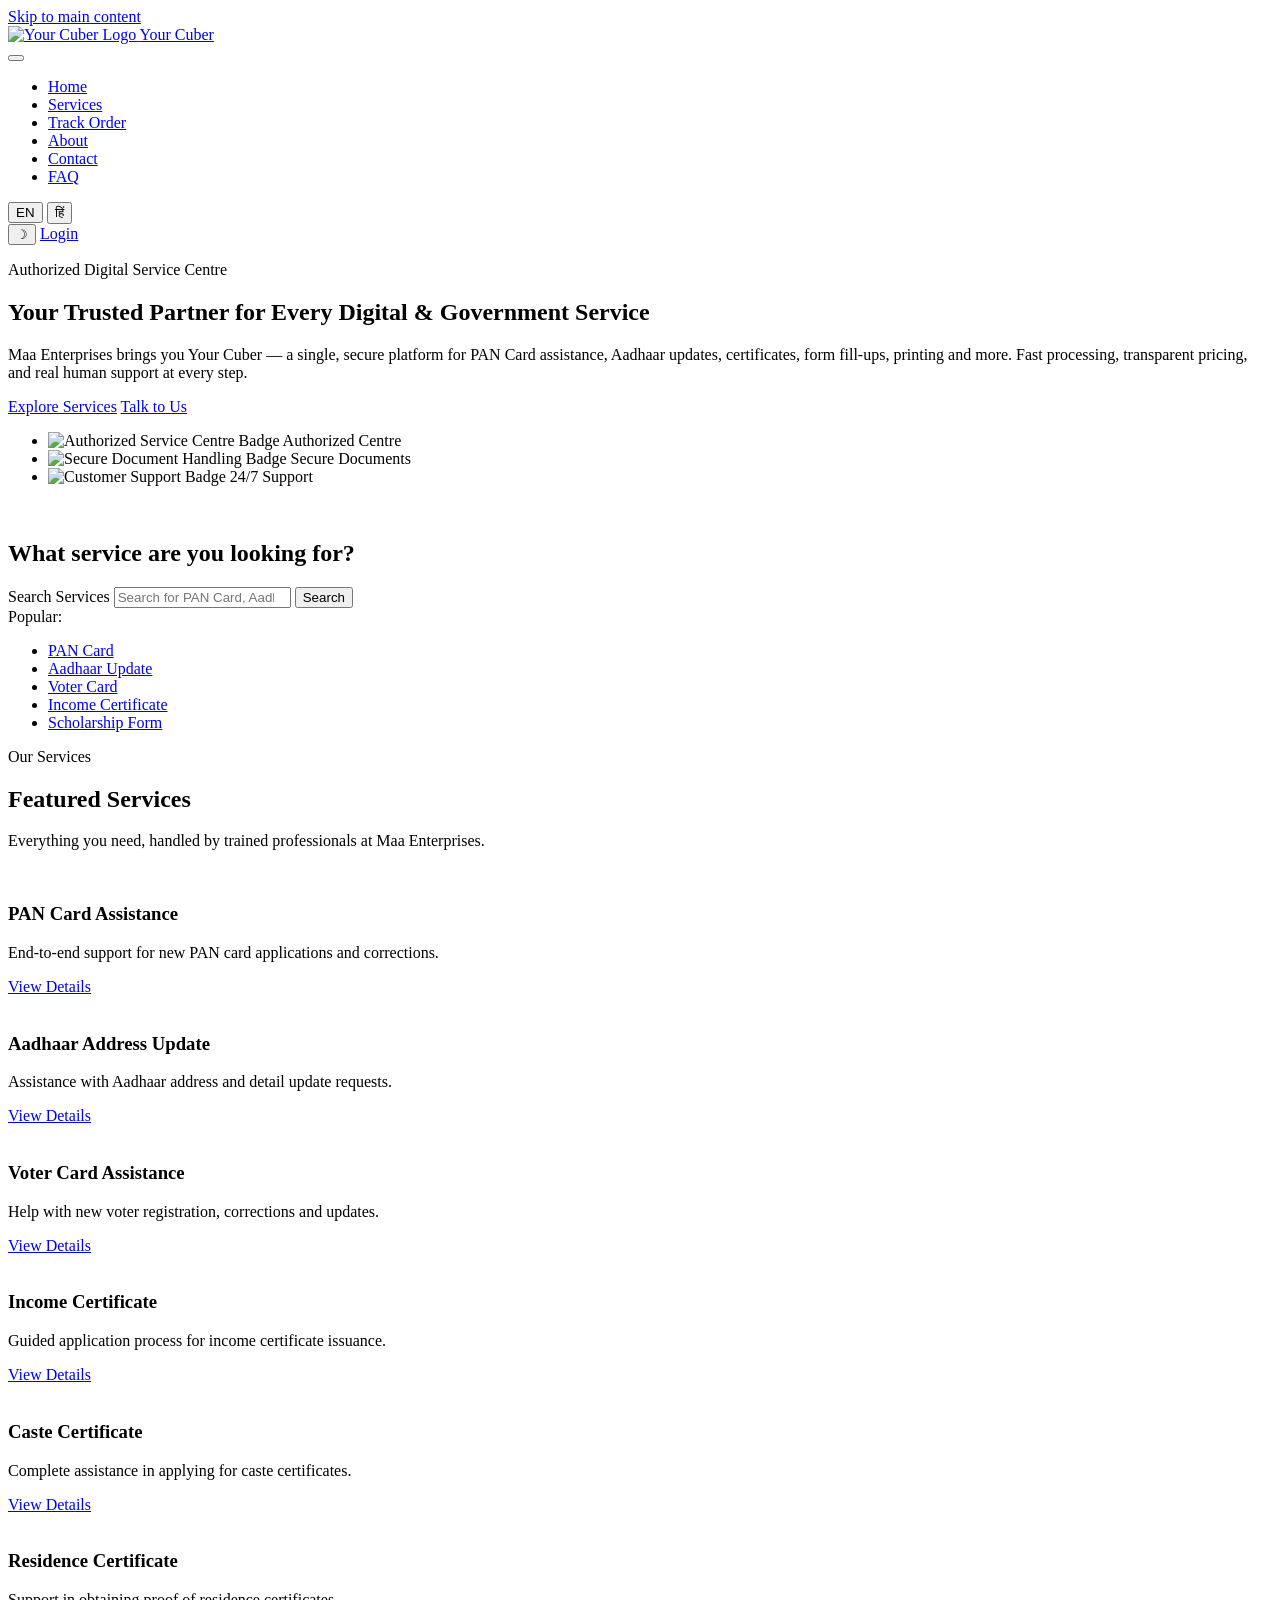
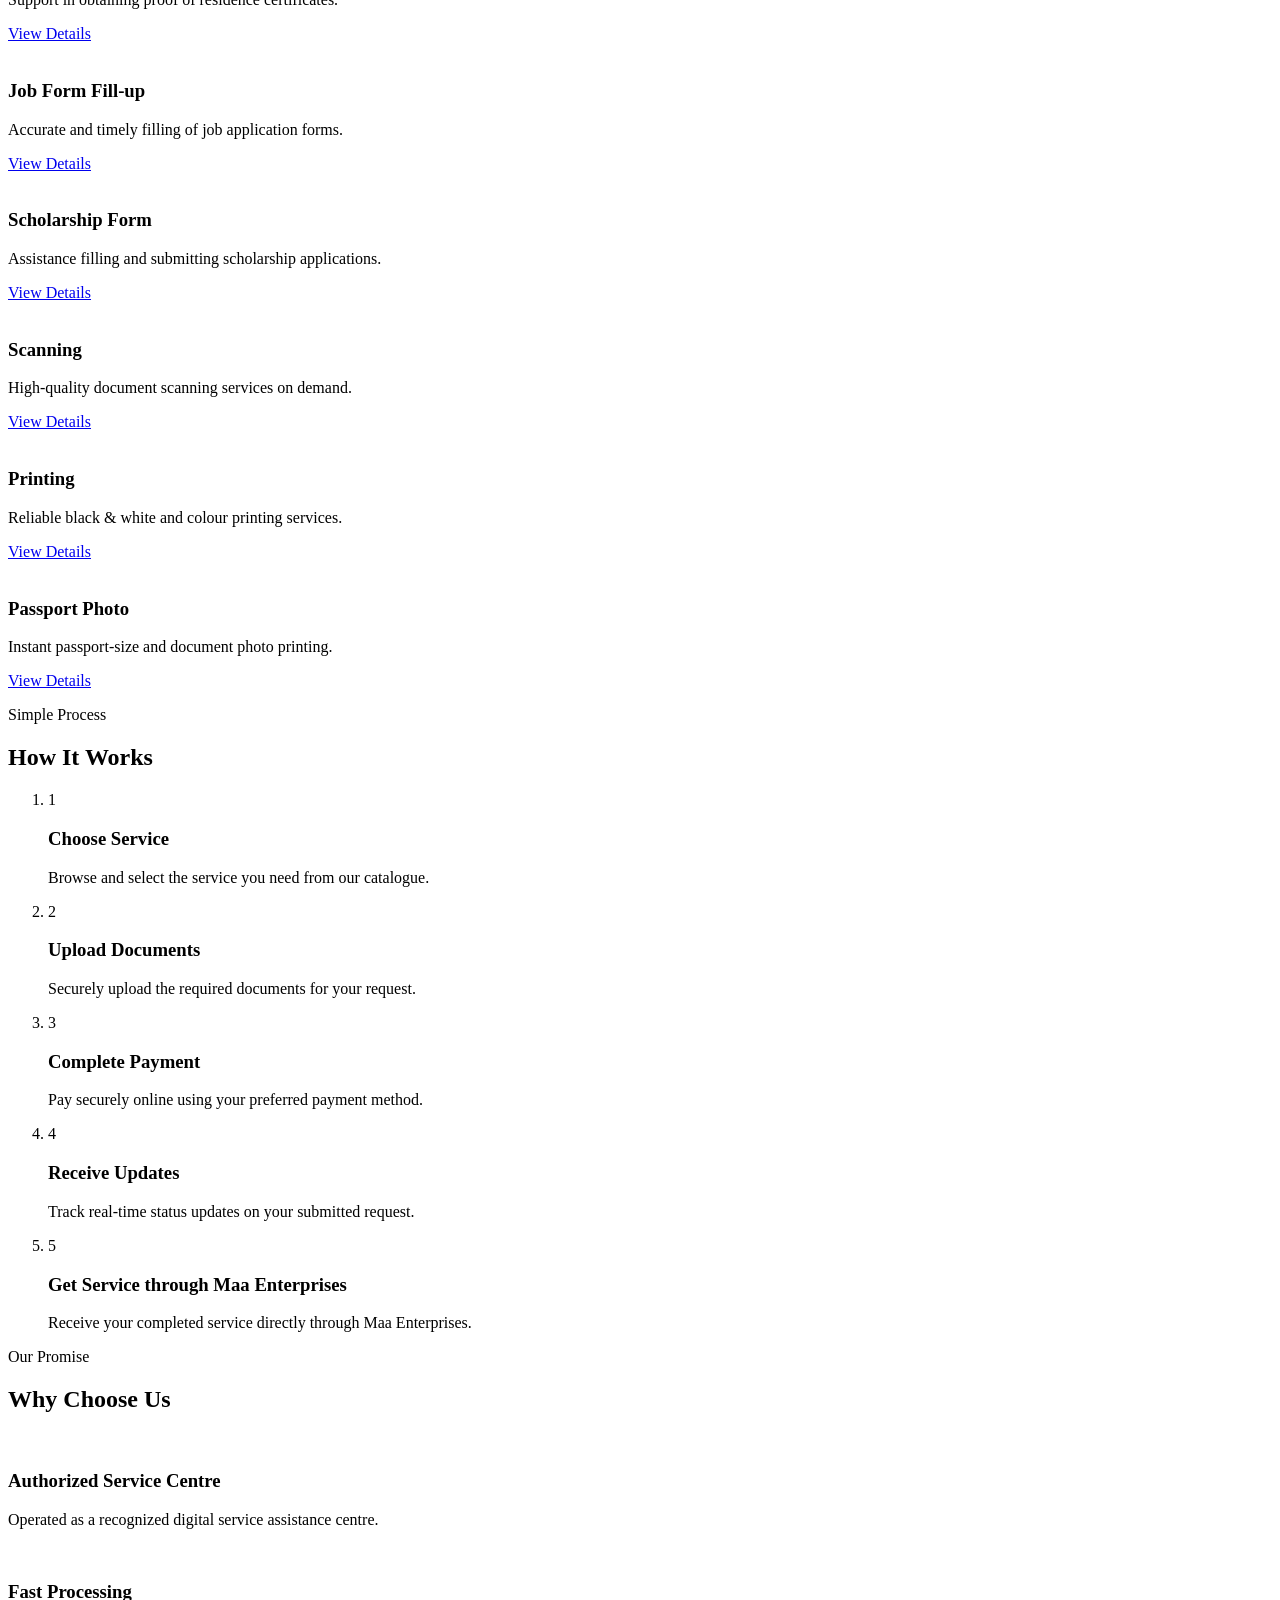
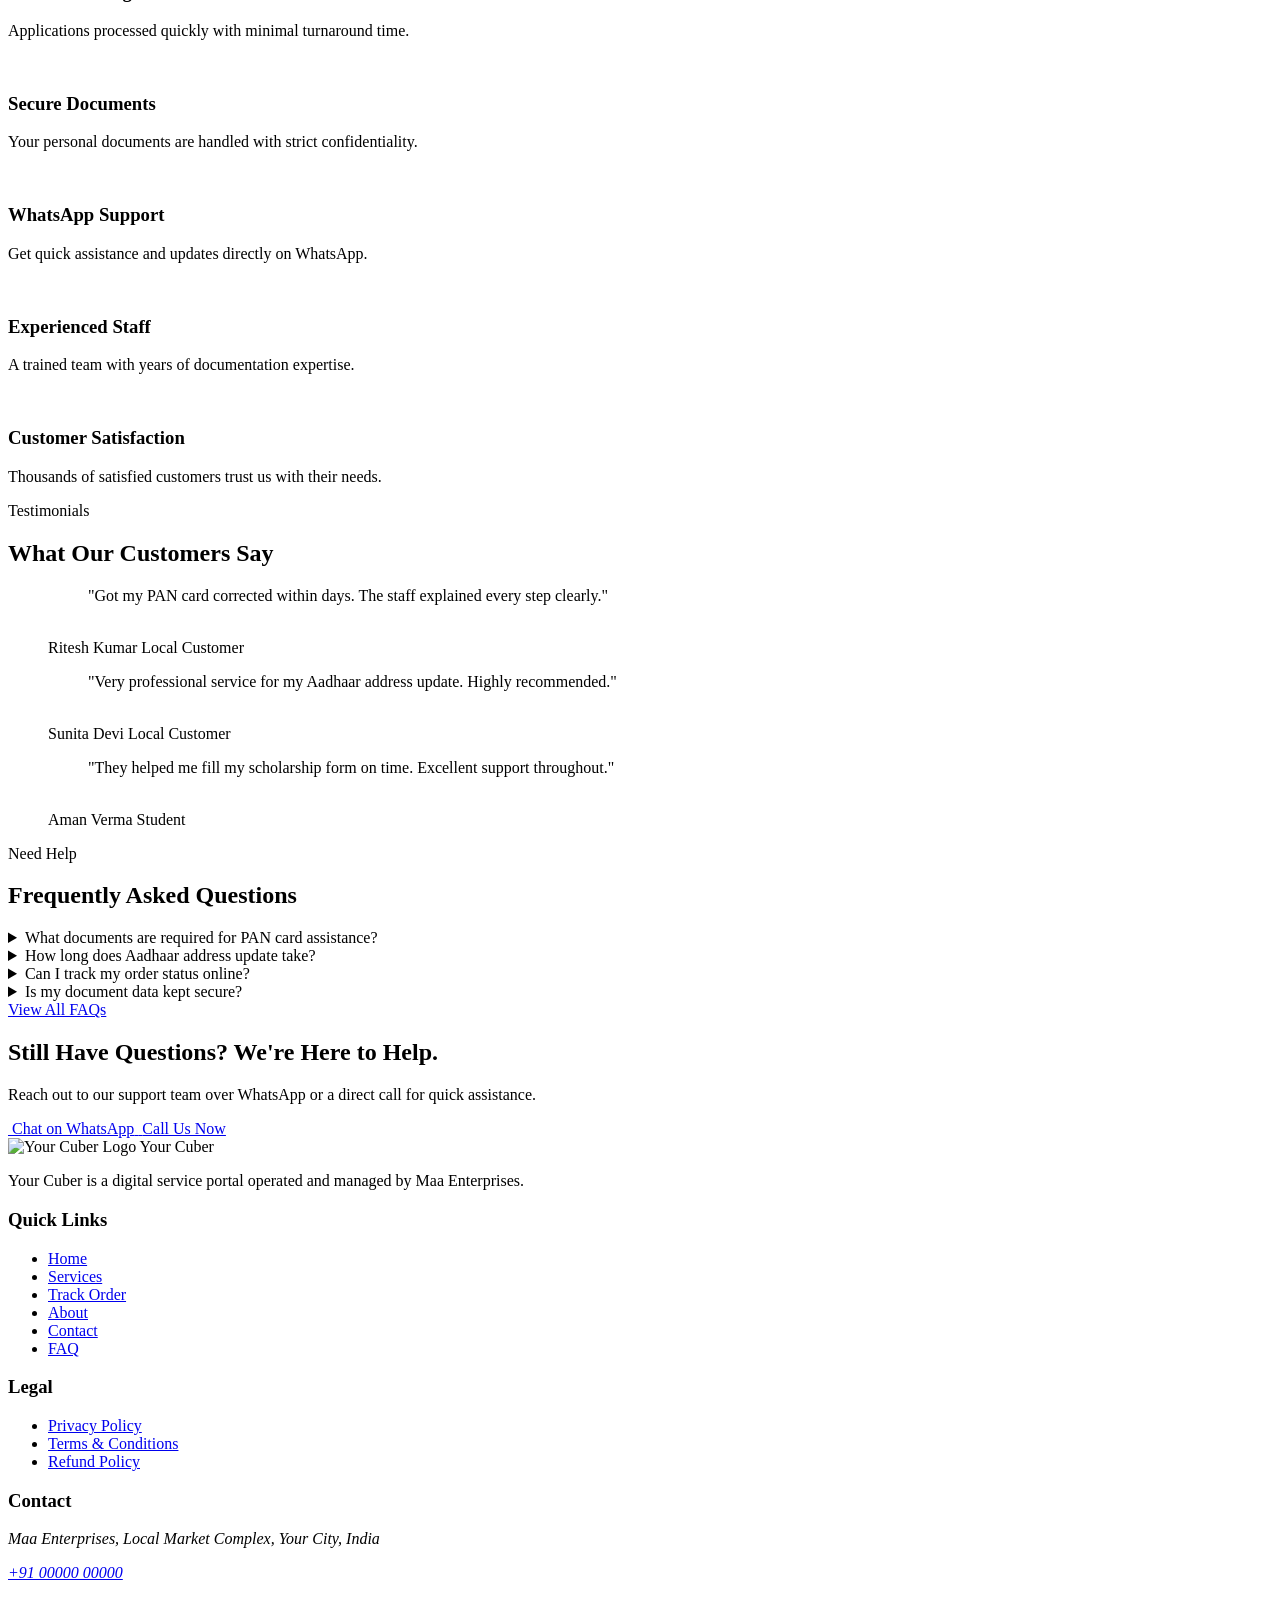
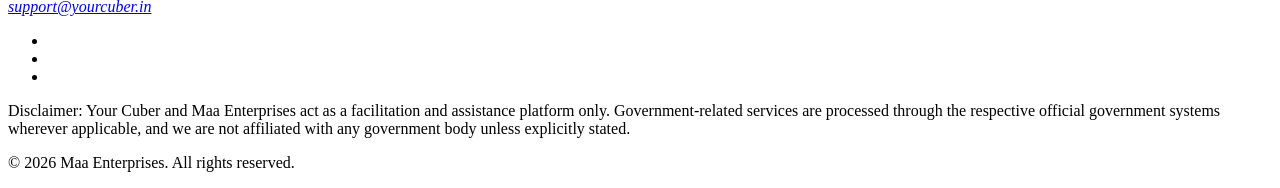
==== index.html @ 83ccc211 "Add files via upload" ====
<!DOCTYPE html>
<html lang="en" data-lang="en">
<head>
    <meta charset="UTF-8">
    <meta name="viewport" content="width=device-width, initial-scale=1.0">
    <title>Your Cuber | Digital Service Portal by Maa Enterprises</title>
    <meta name="description" content="Your Cuber by Maa Enterprises - Your trusted digital service portal for PAN Card, Aadhaar, Voter Card, Certificates, Scholarship Forms, Printing and more.">
    <meta name="keywords" content="PAN Card, Aadhaar Update, Voter Card, Income Certificate, Caste Certificate, Residence Certificate, Scholarship Form, Job Form, Scanning, Printing, Maa Enterprises, Your Cuber">
    <meta name="author" content="Maa Enterprises">
    <meta name="robots" content="index, follow">

    <!-- Open Graph / SEO -->
    <meta property="og:title" content="Your Cuber | Digital Service Portal by Maa Enterprises">
    <meta property="og:description" content="Fast, secure and authorized assistance for all your government and digital documentation needs.">
    <meta property="og:type" content="website">

    <!-- External Stylesheet -->
    <link rel="stylesheet" href="css/style.css">

    <!-- Favicon Placeholder -->
    <link rel="icon" href="images/favicon.png" type="image/png">
</head>
<body>

    <!-- ============================= -->
    <!-- SKIP TO CONTENT (ACCESSIBILITY) -->
    <!-- ============================= -->
    <a href="#main-content" class="skip-link">Skip to main content</a>

    <!-- ============================= -->
    <!-- HEADER -->
    <!-- ============================= -->
    <header class="site-header" role="banner">
        <div class="header-container">

            <!-- Logo and Brand -->
            <div class="brand">
                <a href="index.html" class="brand-link" aria-label="Your Cuber Home">
                    <img src="images/logo-placeholder.png" alt="Your Cuber Logo" class="brand-logo">
                    <span class="brand-name" data-i18n="brand_name">Your Cuber</span>
                </a>
            </div>

            <!-- Primary Navigation -->
            <nav class="primary-nav" role="navigation" aria-label="Primary Navigation">
                <button type="button" class="nav-toggle" aria-expanded="false" aria-controls="primary-menu" aria-label="Toggle navigation menu">
                    <span class="nav-toggle-bar"></span>
                    <span class="nav-toggle-bar"></span>
                    <span class="nav-toggle-bar"></span>
                </button>

                <ul class="nav-menu" id="primary-menu">
                    <li class="nav-item">
                        <a href="index.html" class="nav-link is-active" data-i18n="nav_home">Home</a>
                    </li>
                    <li class="nav-item">
                        <a href="services.html" class="nav-link" data-i18n="nav_services">Services</a>
                    </li>
                    <li class="nav-item">
                        <a href="track-order.html" class="nav-link" data-i18n="nav_track_order">Track Order</a>
                    </li>
                    <li class="nav-item">
                        <a href="about.html" class="nav-link" data-i18n="nav_about">About</a>
                    </li>
                    <li class="nav-item">
                        <a href="contact.html" class="nav-link" data-i18n="nav_contact">Contact</a>
                    </li>
                    <li class="nav-item">
                        <a href="faq.html" class="nav-link" data-i18n="nav_faq">FAQ</a>
                    </li>
                </ul>
            </nav>

            <!-- Header Actions -->
            <div class="header-actions">

                <!-- Language Switch Placeholder -->
                <div class="lang-switch" role="group" aria-label="Language Switch">
                    <button type="button" class="lang-btn is-active" data-lang-option="en" aria-pressed="true">EN</button>
                    <button type="button" class="lang-btn" data-lang-option="hi" aria-pressed="false">हिं</button>
                </div>

                <!-- Dark Mode Toggle Placeholder -->
                <button type="button" class="theme-toggle" id="theme-toggle" aria-pressed="true" aria-label="Toggle dark mode">
                    <span class="theme-toggle-icon" aria-hidden="true">&#9789;</span>
                </button>

                <!-- Login Button -->
                <a href="login.html" class="btn btn-login" data-i18n="nav_login">Login</a>
            </div>

        </div>
    </header>

    <!-- ============================= -->
    <!-- MAIN CONTENT -->
    <!-- ============================= -->
    <main id="main-content">

        <!-- ============================= -->
        <!-- HERO SECTION -->
        <!-- ============================= -->
        <section class="hero-section" aria-labelledby="hero-heading">
            <div class="hero-container">

                <div class="hero-content">
                    <p class="hero-eyebrow" data-i18n="hero_eyebrow">Authorized Digital Service Centre</p>
                    <h1 id="hero-heading" class="hero-heading" data-i18n="hero_heading">
                        Your Trusted Partner for Every Digital &amp; Government Service
                    </h1>
                    <p class="hero-description" data-i18n="hero_description">
                        Maa Enterprises brings you Your Cuber — a single, secure platform for PAN Card assistance,
                        Aadhaar updates, certificates, form fill-ups, printing and more. Fast processing,
                        transparent pricing, and real human support at every step.
                    </p>

                    <div class="hero-cta-group">
                        <a href="services.html" class="btn btn-primary" data-i18n="hero_cta_primary">Explore Services</a>
                        <a href="contact.html" class="btn btn-secondary" data-i18n="hero_cta_secondary">Talk to Us</a>
                    </div>

                    <!-- Trust Badges Placeholder -->
                    <ul class="trust-badges" aria-label="Trust Badges">
                        <li class="trust-badge">
                            <img src="images/badge-authorized-placeholder.png" alt="Authorized Service Centre Badge" class="trust-badge-icon">
                            <span data-i18n="badge_authorized">Authorized Centre</span>
                        </li>
                        <li class="trust-badge">
                            <img src="images/badge-secure-placeholder.png" alt="Secure Document Handling Badge" class="trust-badge-icon">
                            <span data-i18n="badge_secure">Secure Documents</span>
                        </li>
                        <li class="trust-badge">
                            <img src="images/badge-support-placeholder.png" alt="Customer Support Badge" class="trust-badge-icon">
                            <span data-i18n="badge_support">24/7 Support</span>
                        </li>
                    </ul>
                </div>

                <!-- Background Illustration Placeholder -->
                <div class="hero-illustration" aria-hidden="true">
                    <img src="images/hero-illustration-placeholder.png" alt="" class="hero-illustration-img">
                </div>

            </div>
        </section>

        <!-- ============================= -->
        <!-- SEARCH SERVICES SECTION -->
        <!-- ============================= -->
        <section class="search-section" aria-labelledby="search-heading">
            <div class="search-container">
                <h2 id="search-heading" class="search-heading" data-i18n="search_heading">
                    What service are you looking for?
                </h2>

                <form class="search-form" action="services.html" method="get" role="search">
                    <label for="service-search" class="sr-only" data-i18n="search_label">Search Services</label>
                    <input
                        type="search"
                        id="service-search"
                        name="query"
                        class="search-input"
                        placeholder="Search for PAN Card, Aadhaar, Certificates..."
                        data-i18n-placeholder="search_placeholder"
                        autocomplete="off"
                    >
                    <button type="submit" class="search-btn" aria-label="Search Services" data-i18n="search_button">
                        Search
                    </button>
                </form>

                <div class="popular-searches">
                    <span class="popular-searches-label" data-i18n="popular_label">Popular:</span>
                    <ul class="popular-searches-list">
                        <li><a href="services.html#pan-card" class="popular-tag">PAN Card</a></li>
                        <li><a href="services.html#aadhaar-update" class="popular-tag">Aadhaar Update</a></li>
                        <li><a href="services.html#voter-card" class="popular-tag">Voter Card</a></li>
                        <li><a href="services.html#income-certificate" class="popular-tag">Income Certificate</a></li>
                        <li><a href="services.html#scholarship-form" class="popular-tag">Scholarship Form</a></li>
                    </ul>
                </div>
            </div>
        </section>

        <!-- ============================= -->
        <!-- FEATURED SERVICES SECTION -->
        <!-- ============================= -->
        <section class="services-section" aria-labelledby="services-heading">
            <div class="section-container">
                <div class="section-heading-group">
                    <p class="section-eyebrow" data-i18n="services_eyebrow">Our Services</p>
                    <h2 id="services-heading" class="section-heading" data-i18n="services_heading">Featured Services</h2>
                    <p class="section-subheading" data-i18n="services_subheading">
                        Everything you need, handled by trained professionals at Maa Enterprises.
                    </p>
                </div>

                <div class="services-grid">

                    <!-- Service Card: PAN Card -->
                    <article class="service-card" id="pan-card">
                        <div class="service-icon-wrapper" aria-hidden="true">
                            <img src="images/icons/icon-pan-card-placeholder.png" alt="" class="service-icon">
                        </div>
                        <h3 class="service-title" data-i18n="service_pan_title">PAN Card Assistance</h3>
                        <p class="service-description" data-i18n="service_pan_desc">
                            End-to-end support for new PAN card applications and corrections.
                        </p>
                        <a href="services.html#pan-card" class="btn btn-outline service-btn" data-i18n="service_view_details">View Details</a>
                    </article>

                    <!-- Service Card: Aadhaar Address Update -->
                    <article class="service-card" id="aadhaar-update">
                        <div class="service-icon-wrapper" aria-hidden="true">
                            <img src="images/icons/icon-aadhaar-placeholder.png" alt="" class="service-icon">
                        </div>
                        <h3 class="service-title" data-i18n="service_aadhaar_title">Aadhaar Address Update</h3>
                        <p class="service-description" data-i18n="service_aadhaar_desc">
                            Assistance with Aadhaar address and detail update requests.
                        </p>
                        <a href="services.html#aadhaar-update" class="btn btn-outline service-btn" data-i18n="service_view_details">View Details</a>
                    </article>

                    <!-- Service Card: Voter Card -->
                    <article class="service-card" id="voter-card">
                        <div class="service-icon-wrapper" aria-hidden="true">
                            <img src="images/icons/icon-voter-card-placeholder.png" alt="" class="service-icon">
                        </div>
                        <h3 class="service-title" data-i18n="service_voter_title">Voter Card Assistance</h3>
                        <p class="service-description" data-i18n="service_voter_desc">
                            Help with new voter registration, corrections and updates.
                        </p>
                        <a href="services.html#voter-card" class="btn btn-outline service-btn" data-i18n="service_view_details">View Details</a>
                    </article>

                    <!-- Service Card: Income Certificate -->
                    <article class="service-card" id="income-certificate">
                        <div class="service-icon-wrapper" aria-hidden="true">
                            <img src="images/icons/icon-income-certificate-placeholder.png" alt="" class="service-icon">
                        </div>
                        <h3 class="service-title" data-i18n="service_income_title">Income Certificate</h3>
                        <p class="service-description" data-i18n="service_income_desc">
                            Guided application process for income certificate issuance.
                        </p>
                        <a href="services.html#income-certificate" class="btn btn-outline service-btn" data-i18n="service_view_details">View Details</a>
                    </article>

                    <!-- Service Card: Caste Certificate -->
                    <article class="service-card" id="caste-certificate">
                        <div class="service-icon-wrapper" aria-hidden="true">
                            <img src="images/icons/icon-caste-certificate-placeholder.png" alt="" class="service-icon">
                        </div>
                        <h3 class="service-title" data-i18n="service_caste_title">Caste Certificate</h3>
                        <p class="service-description" data-i18n="service_caste_desc">
                            Complete assistance in applying for caste certificates.
                        </p>
                        <a href="services.html#caste-certificate" class="btn btn-outline service-btn" data-i18n="service_view_details">View Details</a>
                    </article>

                    <!-- Service Card: Residence Certificate -->
                    <article class="service-card" id="residence-certificate">
                        <div class="service-icon-wrapper" aria-hidden="true">
                            <img src="images/icons/icon-residence-certificate-placeholder.png" alt="" class="service-icon">
                        </div>
                        <h3 class="service-title" data-i18n="service_residence_title">Residence Certificate</h3>
                        <p class="service-description" data-i18n="service_residence_desc">
                            Support in obtaining proof of residence certificates.
                        </p>
                        <a href="services.html#residence-certificate" class="btn btn-outline service-btn" data-i18n="service_view_details">View Details</a>
                    </article>

                    <!-- Service Card: Job Form Fill-up -->
                    <article class="service-card" id="job-form">
                        <div class="service-icon-wrapper" aria-hidden="true">
                            <img src="images/icons/icon-job-form-placeholder.png" alt="" class="service-icon">
                        </div>
                        <h3 class="service-title" data-i18n="service_job_title">Job Form Fill-up</h3>
                        <p class="service-description" data-i18n="service_job_desc">
                            Accurate and timely filling of job application forms.
                        </p>
                        <a href="services.html#job-form" class="btn btn-outline service-btn" data-i18n="service_view_details">View Details</a>
                    </article>

                    <!-- Service Card: Scholarship Form -->
                    <article class="service-card" id="scholarship-form">
                        <div class="service-icon-wrapper" aria-hidden="true">
                            <img src="images/icons/icon-scholarship-placeholder.png" alt="" class="service-icon">
                        </div>
                        <h3 class="service-title" data-i18n="service_scholarship_title">Scholarship Form</h3>
                        <p class="service-description" data-i18n="service_scholarship_desc">
                            Assistance filling and submitting scholarship applications.
                        </p>
                        <a href="services.html#scholarship-form" class="btn btn-outline service-btn" data-i18n="service_view_details">View Details</a>
                    </article>

                    <!-- Service Card: Scanning -->
                    <article class="service-card" id="scanning">
                        <div class="service-icon-wrapper" aria-hidden="true">
                            <img src="images/icons/icon-scanning-placeholder.png" alt="" class="service-icon">
                        </div>
                        <h3 class="service-title" data-i18n="service_scanning_title">Scanning</h3>
                        <p class="service-description" data-i18n="service_scanning_desc">
                            High-quality document scanning services on demand.
                        </p>
                        <a href="services.html#scanning" class="btn btn-outline service-btn" data-i18n="service_view_details">View Details</a>
                    </article>

                    <!-- Service Card: Printing -->
                    <article class="service-card" id="printing">
                        <div class="service-icon-wrapper" aria-hidden="true">
                            <img src="images/icons/icon-printing-placeholder.png" alt="" class="service-icon">
                        </div>
                        <h3 class="service-title" data-i18n="service_printing_title">Printing</h3>
                        <p class="service-description" data-i18n="service_printing_desc">
                            Reliable black &amp; white and colour printing services.
                        </p>
                        <a href="services.html#printing" class="btn btn-outline service-btn" data-i18n="service_view_details">View Details</a>
                    </article>

                    <!-- Service Card: Passport Photo -->
                    <article class="service-card" id="passport-photo">
                        <div class="service-icon-wrapper" aria-hidden="true">
                            <img src="images/icons/icon-passport-photo-placeholder.png" alt="" class="service-icon">
                        </div>
                        <h3 class="service-title" data-i18n="service_passport_photo_title">Passport Photo</h3>
                        <p class="service-description" data-i18n="service_passport_photo_desc">
                            Instant passport-size and document photo printing.
                        </p>
                        <a href="services.html#passport-photo" class="btn btn-outline service-btn" data-i18n="service_view_details">View Details</a>
                    </article>

                </div>
            </div>
        </section>

        <!-- ============================= -->
        <!-- HOW IT WORKS SECTION -->
        <!-- ============================= -->
        <section class="how-it-works-section" aria-labelledby="how-it-works-heading">
            <div class="section-container">
                <div class="section-heading-group">
                    <p class="section-eyebrow" data-i18n="hiw_eyebrow">Simple Process</p>
                    <h2 id="how-it-works-heading" class="section-heading" data-i18n="hiw_heading">How It Works</h2>
                </div>

                <ol class="steps-list">
                    <li class="step-item">
                        <span class="step-number" aria-hidden="true">1</span>
                        <h3 class="step-title" data-i18n="hiw_step1_title">Choose Service</h3>
                        <p class="step-description" data-i18n="hiw_step1_desc">
                            Browse and select the service you need from our catalogue.
                        </p>
                    </li>
                    <li class="step-item">
                        <span class="step-number" aria-hidden="true">2</span>
                        <h3 class="step-title" data-i18n="hiw_step2_title">Upload Documents</h3>
                        <p class="step-description" data-i18n="hiw_step2_desc">
                            Securely upload the required documents for your request.
                        </p>
                    </li>
                    <li class="step-item">
                        <span class="step-number" aria-hidden="true">3</span>
                        <h3 class="step-title" data-i18n="hiw_step3_title">Complete Payment</h3>
                        <p class="step-description" data-i18n="hiw_step3_desc">
                            Pay securely online using your preferred payment method.
                        </p>
                    </li>
                    <li class="step-item">
                        <span class="step-number" aria-hidden="true">4</span>
                        <h3 class="step-title" data-i18n="hiw_step4_title">Receive Updates</h3>
                        <p class="step-description" data-i18n="hiw_step4_desc">
                            Track real-time status updates on your submitted request.
                        </p>
                    </li>
                    <li class="step-item">
                        <span class="step-number" aria-hidden="true">5</span>
                        <h3 class="step-title" data-i18n="hiw_step5_title">Get Service through Maa Enterprises</h3>
                        <p class="step-description" data-i18n="hiw_step5_desc">
                            Receive your completed service directly through Maa Enterprises.
                        </p>
                    </li>
                </ol>
            </div>
        </section>

        <!-- ============================= -->
        <!-- WHY CHOOSE US SECTION -->
        <!-- ============================= -->
        <section class="why-us-section" aria-labelledby="why-us-heading">
            <div class="section-container">
                <div class="section-heading-group">
                    <p class="section-eyebrow" data-i18n="why_eyebrow">Our Promise</p>
                    <h2 id="why-us-heading" class="section-heading" data-i18n="why_heading">Why Choose Us</h2>
                </div>

                <div class="why-us-grid">
                    <article class="why-us-card">
                        <div class="why-us-icon-wrapper" aria-hidden="true">
                            <img src="images/icons/icon-authorized-placeholder.png" alt="" class="why-us-icon">
                        </div>
                        <h3 class="why-us-title" data-i18n="why_authorized_title">Authorized Service Centre</h3>
                        <p class="why-us-description" data-i18n="why_authorized_desc">
                            Operated as a recognized digital service assistance centre.
                        </p>
                    </article>

                    <article class="why-us-card">
                        <div class="why-us-icon-wrapper" aria-hidden="true">
                            <img src="images/icons/icon-fast-processing-placeholder.png" alt="" class="why-us-icon">
                        </div>
                        <h3 class="why-us-title" data-i18n="why_fast_title">Fast Processing</h3>
                        <p class="why-us-description" data-i18n="why_fast_desc">
                            Applications processed quickly with minimal turnaround time.
                        </p>
                    </article>

                    <article class="why-us-card">
                        <div class="why-us-icon-wrapper" aria-hidden="true">
                            <img src="images/icons/icon-secure-documents-placeholder.png" alt="" class="why-us-icon">
                        </div>
                        <h3 class="why-us-title" data-i18n="why_secure_title">Secure Documents</h3>
                        <p class="why-us-description" data-i18n="why_secure_desc">
                            Your personal documents are handled with strict confidentiality.
                        </p>
                    </article>

                    <article class="why-us-card">
                        <div class="why-us-icon-wrapper" aria-hidden="true">
                            <img src="images/icons/icon-whatsapp-support-placeholder.png" alt="" class="why-us-icon">
                        </div>
                        <h3 class="why-us-title" data-i18n="why_whatsapp_title">WhatsApp Support</h3>
                        <p class="why-us-description" data-i18n="why_whatsapp_desc">
                            Get quick assistance and updates directly on WhatsApp.
                        </p>
                    </article>

                    <article class="why-us-card">
                        <div class="why-us-icon-wrapper" aria-hidden="true">
                            <img src="images/icons/icon-experienced-staff-placeholder.png" alt="" class="why-us-icon">
                        </div>
                        <h3 class="why-us-title" data-i18n="why_staff_title">Experienced Staff</h3>
                        <p class="why-us-description" data-i18n="why_staff_desc">
                            A trained team with years of documentation expertise.
                        </p>
                    </article>

                    <article class="why-us-card">
                        <div class="why-us-icon-wrapper" aria-hidden="true">
                            <img src="images/icons/icon-customer-satisfaction-placeholder.png" alt="" class="why-us-icon">
                        </div>
                        <h3 class="why-us-title" data-i18n="why_satisfaction_title">Customer Satisfaction</h3>
                        <p class="why-us-description" data-i18n="why_satisfaction_desc">
                            Thousands of satisfied customers trust us with their needs.
                        </p>
                    </article>
                </div>
            </div>
        </section>

        <!-- ============================= -->
        <!-- CUSTOMER REVIEWS SECTION -->
        <!-- ============================= -->
        <section class="reviews-section" aria-labelledby="reviews-heading">
            <div class="section-container">
                <div class="section-heading-group">
                    <p class="section-eyebrow" data-i18n="reviews_eyebrow">Testimonials</p>
                    <h2 id="reviews-heading" class="section-heading" data-i18n="reviews_heading">What Our Customers Say</h2>
                </div>

                <div class="reviews-grid">
                    <figure class="review-card">
                        <blockquote class="review-quote" data-i18n="review1_quote">
                            "Got my PAN card corrected within days. The staff explained every step clearly."
                        </blockquote>
                        <figcaption class="review-author">
                            <img src="images/avatars/avatar-placeholder-1.png" alt="" class="review-avatar">
                            <div class="review-author-info">
                                <span class="review-author-name" data-i18n="review1_name">Ritesh Kumar</span>
                                <span class="review-author-location" data-i18n="review1_location">Local Customer</span>
                            </div>
                        </figcaption>
                    </figure>

                    <figure class="review-card">
                        <blockquote class="review-quote" data-i18n="review2_quote">
                            "Very professional service for my Aadhaar address update. Highly recommended."
                        </blockquote>
                        <figcaption class="review-author">
                            <img src="images/avatars/avatar-placeholder-2.png" alt="" class="review-avatar">
                            <div class="review-author-info">
                                <span class="review-author-name" data-i18n="review2_name">Sunita Devi</span>
                                <span class="review-author-location" data-i18n="review2_location">Local Customer</span>
                            </div>
                        </figcaption>
                    </figure>

                    <figure class="review-card">
                        <blockquote class="review-quote" data-i18n="review3_quote">
                            "They helped me fill my scholarship form on time. Excellent support throughout."
                        </blockquote>
                        <figcaption class="review-author">
                            <img src="images/avatars/avatar-placeholder-3.png" alt="" class="review-avatar">
                            <div class="review-author-info">
                                <span class="review-author-name" data-i18n="review3_name">Aman Verma</span>
                                <span class="review-author-location" data-i18n="review3_location">Student</span>
                            </div>
                        </figcaption>
                    </figure>
                </div>
            </div>
        </section>

        <!-- ============================= -->
        <!-- FAQ PREVIEW SECTION -->
        <!-- ============================= -->
        <section class="faq-preview-section" aria-labelledby="faq-preview-heading">
            <div class="section-container">
                <div class="section-heading-group">
                    <p class="section-eyebrow" data-i18n="faq_eyebrow">Need Help</p>
                    <h2 id="faq-preview-heading" class="section-heading" data-i18n="faq_heading">Frequently Asked Questions</h2>
                </div>

                <div class="faq-preview-list">
                    <details class="faq-item">
                        <summary class="faq-question" data-i18n="faq1_question">What documents are required for PAN card assistance?</summary>
                        <p class="faq-answer" data-i18n="faq1_answer">
                            Typically an identity proof, address proof and a passport-size photo are required.
                        </p>
                    </details>

                    <details class="faq-item">
                        <summary class="faq-question" data-i18n="faq2_question">How long does Aadhaar address update take?</summary>
                        <p class="faq-answer" data-i18n="faq2_answer">
                            Processing time varies but is generally completed within a few business days.
                        </p>
                    </details>

                    <details class="faq-item">
                        <summary class="faq-question" data-i18n="faq3_question">Can I track my order status online?</summary>
                        <p class="faq-answer" data-i18n="faq3_answer">
                            Yes, you can track your order anytime using our Track Order page.
                        </p>
                    </details>

                    <details class="faq-item">
                        <summary class="faq-question" data-i18n="faq4_question">Is my document data kept secure?</summary>
                        <p class="faq-answer" data-i18n="faq4_answer">
                            Yes, all uploaded documents are handled with strict confidentiality.
                        </p>
                    </details>
                </div>

                <div class="faq-preview-cta">
                    <a href="faq.html" class="btn btn-outline" data-i18n="faq_view_all">View All FAQs</a>
                </div>
            </div>
        </section>

        <!-- ============================= -->
        <!-- CONTACT CTA SECTION -->
        <!-- ============================= -->
        <section class="contact-cta-section" aria-labelledby="contact-cta-heading">
            <div class="section-container contact-cta-container">
                <div class="contact-cta-content">
                    <h2 id="contact-cta-heading" class="contact-cta-heading" data-i18n="contact_cta_heading">
                        Still Have Questions? We're Here to Help.
                    </h2>
                    <p class="contact-cta-description" data-i18n="contact_cta_description">
                        Reach out to our support team over WhatsApp or a direct call for quick assistance.
                    </p>
                </div>

                <div class="contact-cta-actions">
                    <!-- WhatsApp Placeholder -->
                    <a href="https://wa.me/910000000000" class="btn btn-whatsapp" target="_blank" rel="noopener noreferrer" aria-label="Chat with us on WhatsApp">
                        <img src="images/icons/icon-whatsapp-placeholder.png" alt="" class="btn-icon">
                        <span data-i18n="contact_cta_whatsapp">Chat on WhatsApp</span>
                    </a>

                    <!-- Call Button Placeholder -->
                    <a href="tel:+910000000000" class="btn btn-call" aria-label="Call Maa Enterprises">
                        <img src="images/icons/icon-call-placeholder.png" alt="" class="btn-icon">
                        <span data-i18n="contact_cta_call">Call Us Now</span>
                    </a>
                </div>
            </div>
        </section>

    </main>

    <!-- ============================= -->
    <!-- FOOTER -->
    <!-- ============================= -->
    <footer class="site-footer" role="contentinfo">
        <div class="footer-container">

            <!-- Business Information -->
            <div class="footer-column footer-brand">
                <div class="footer-brand-header">
                    <img src="images/logo-placeholder.png" alt="Your Cuber Logo" class="footer-logo">
                    <span class="footer-brand-name" data-i18n="brand_name">Your Cuber</span>
                </div>
                <p class="footer-business-info" data-i18n="footer_business_info">
                    Your Cuber is a digital service portal operated and managed by Maa Enterprises.
                </p>
            </div>

            <!-- Quick Links -->
            <div class="footer-column">
                <h3 class="footer-heading" data-i18n="footer_quick_links">Quick Links</h3>
                <ul class="footer-links">
                    <li><a href="index.html" data-i18n="nav_home">Home</a></li>
                    <li><a href="services.html" data-i18n="nav_services">Services</a></li>
                    <li><a href="track-order.html" data-i18n="nav_track_order">Track Order</a></li>
                    <li><a href="about.html" data-i18n="nav_about">About</a></li>
                    <li><a href="contact.html" data-i18n="nav_contact">Contact</a></li>
                    <li><a href="faq.html" data-i18n="nav_faq">FAQ</a></li>
                </ul>
            </div>

            <!-- Legal Links -->
            <div class="footer-column">
                <h3 class="footer-heading" data-i18n="footer_legal">Legal</h3>
                <ul class="footer-links">
                    <li><a href="privacy-policy.html" data-i18n="footer_privacy">Privacy Policy</a></li>
                    <li><a href="terms-and-conditions.html" data-i18n="footer_terms">Terms &amp; Conditions</a></li>
                    <li><a href="refund-policy.html" data-i18n="footer_refund">Refund Policy</a></li>
                </ul>
            </div>

            <!-- Contact Information -->
            <div class="footer-column">
                <h3 class="footer-heading" data-i18n="footer_contact">Contact</h3>
                <address class="footer-address">
                    <p class="footer-contact-item" data-i18n="footer_address">
                        Maa Enterprises, Local Market Complex, Your City, India
                    </p>
                    <p class="footer-contact-item">
                        <a href="tel:+910000000000">+91 00000 00000</a>
                    </p>
                    <p class="footer-contact-item">
                        <a href="mailto:support@yourcuber.in">support@yourcuber.in</a>
                    </p>
                </address>

                <!-- Social Placeholders -->
                <ul class="footer-social" aria-label="Social Media Links">
                    <li>
                        <a href="#" aria-label="Facebook" class="footer-social-link">
                            <img src="images/icons/icon-facebook-placeholder.png" alt="" class="footer-social-icon">
                        </a>
                    </li>
                    <li>
                        <a href="#" aria-label="Instagram" class="footer-social-link">
                            <img src="images/icons/icon-instagram-placeholder.png" alt="" class="footer-social-icon">
                        </a>
                    </li>
                    <li>
                        <a href="#" aria-label="YouTube" class="footer-social-link">
                            <img src="images/icons/icon-youtube-placeholder.png" alt="" class="footer-social-icon">
                        </a>
                    </li>
                </ul>
            </div>

        </div>

        <!-- Disclaimer -->
        <div class="footer-disclaimer">
            <p data-i18n="footer_disclaimer">
                Disclaimer: Your Cuber and Maa Enterprises act as a facilitation and assistance platform only.
                Government-related services are processed through the respective official government systems
                wherever applicable, and we are not affiliated with any government body unless explicitly stated.
            </p>
        </div>

        <!-- Copyright -->
        <div class="footer-bottom">
            <p class="footer-copyright" data-i18n="footer_copyright">
                &copy; 2026 Maa Enterprises. All rights reserved.
            </p>
        </div>
    </footer>

    <!-- External JavaScript -->
    <script src="js/app.js" defer></script>
</body>
</html>
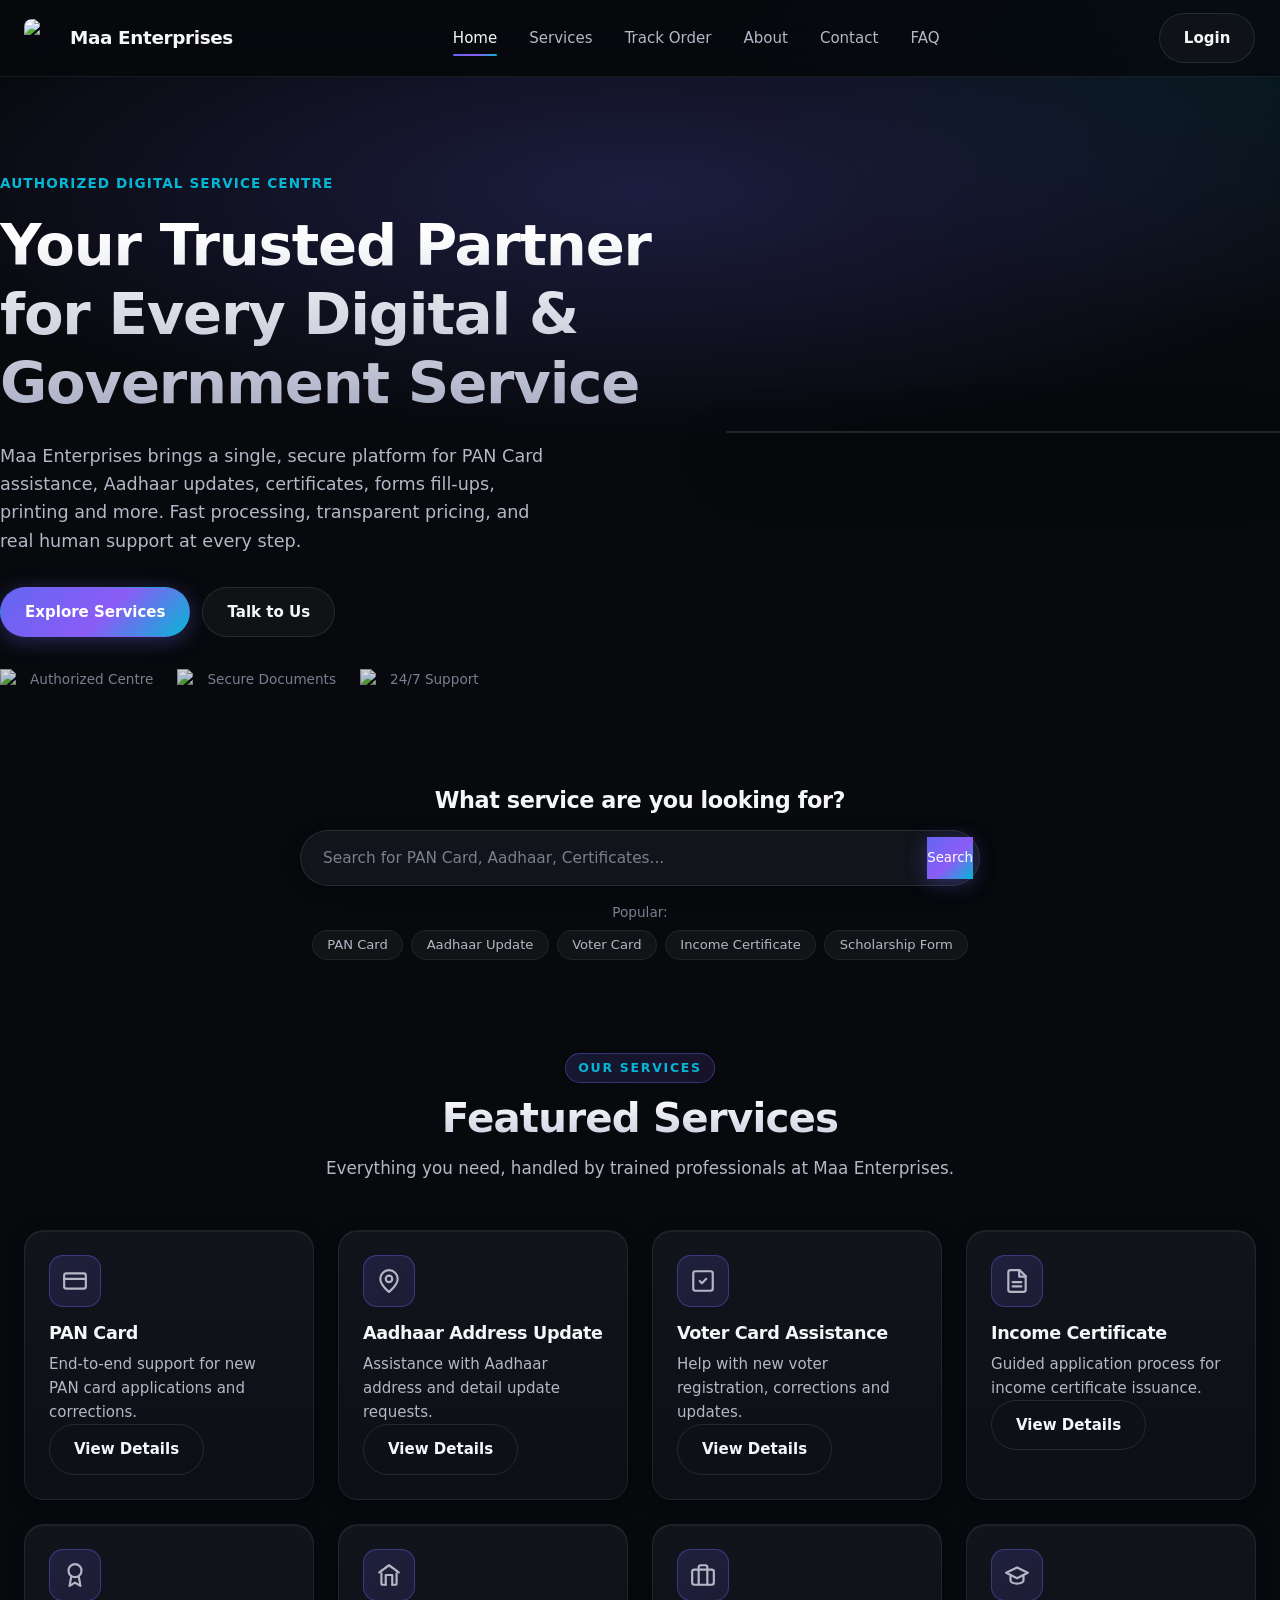
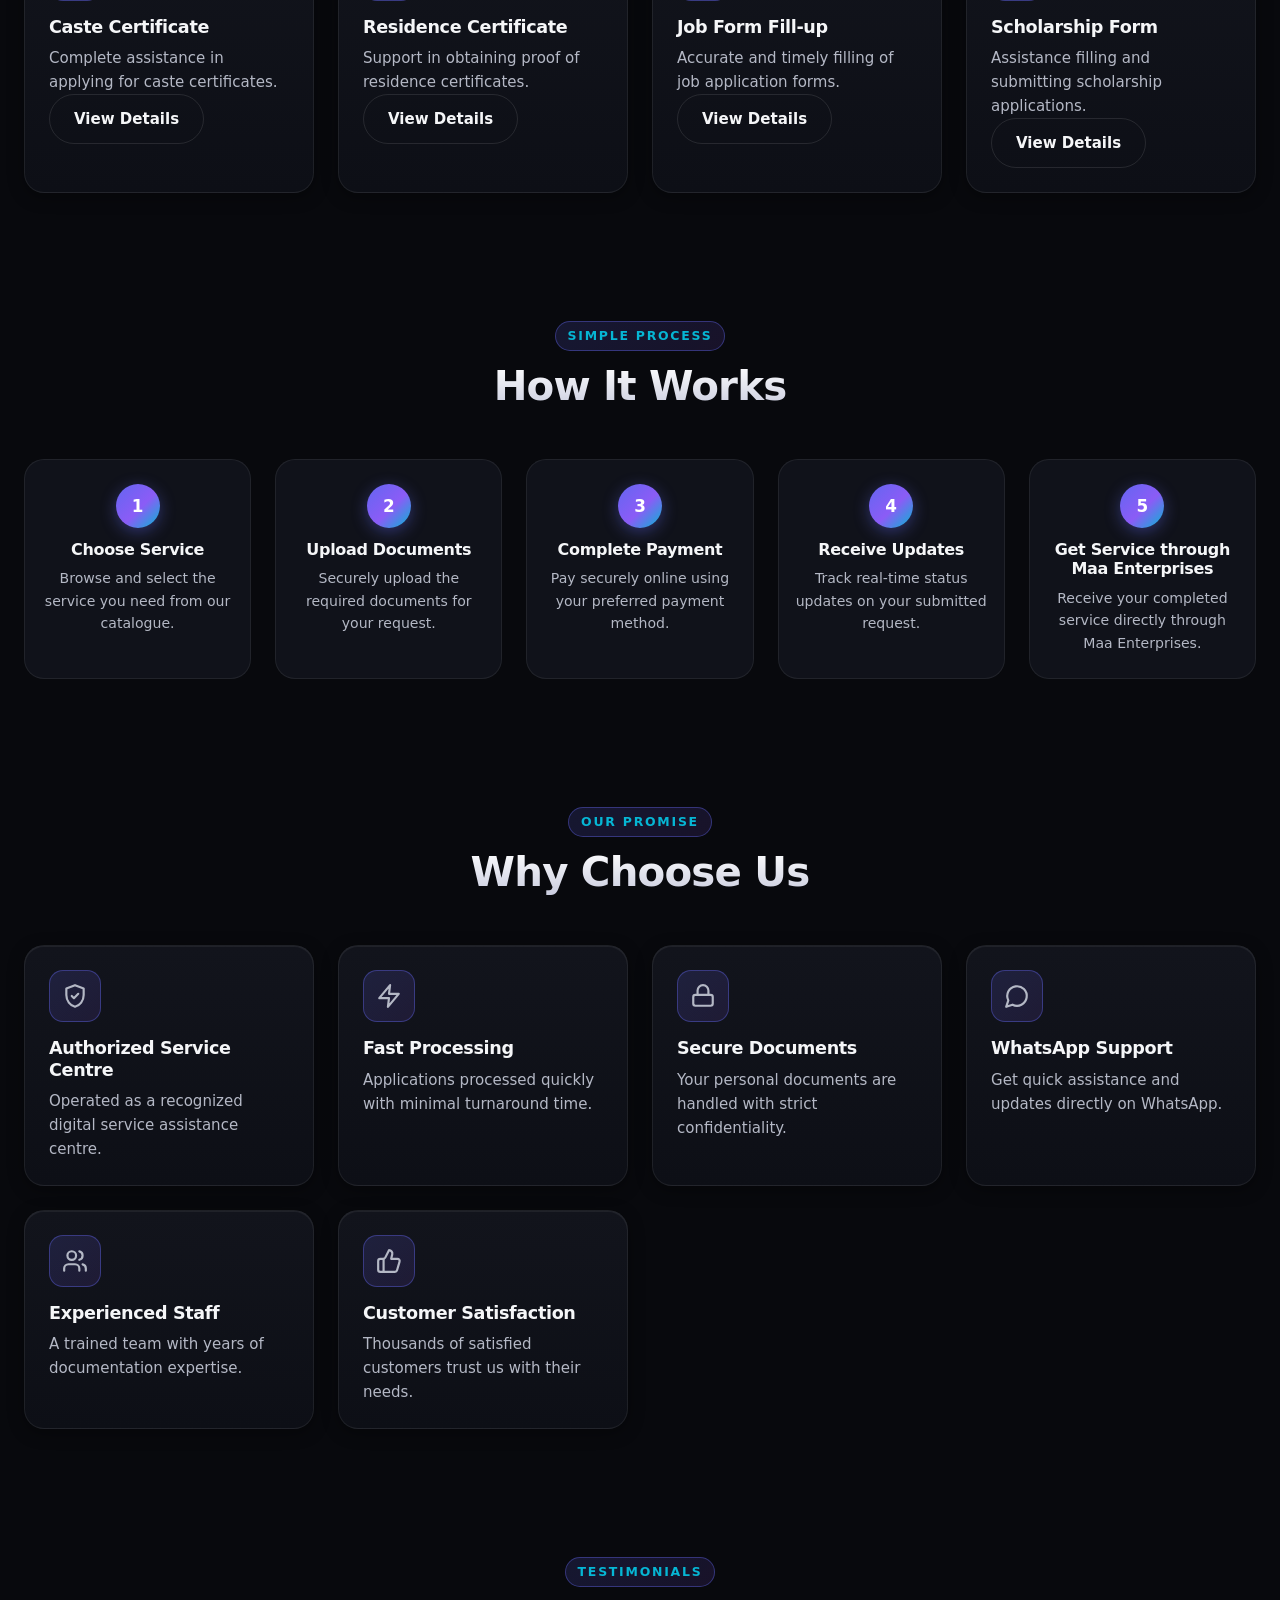
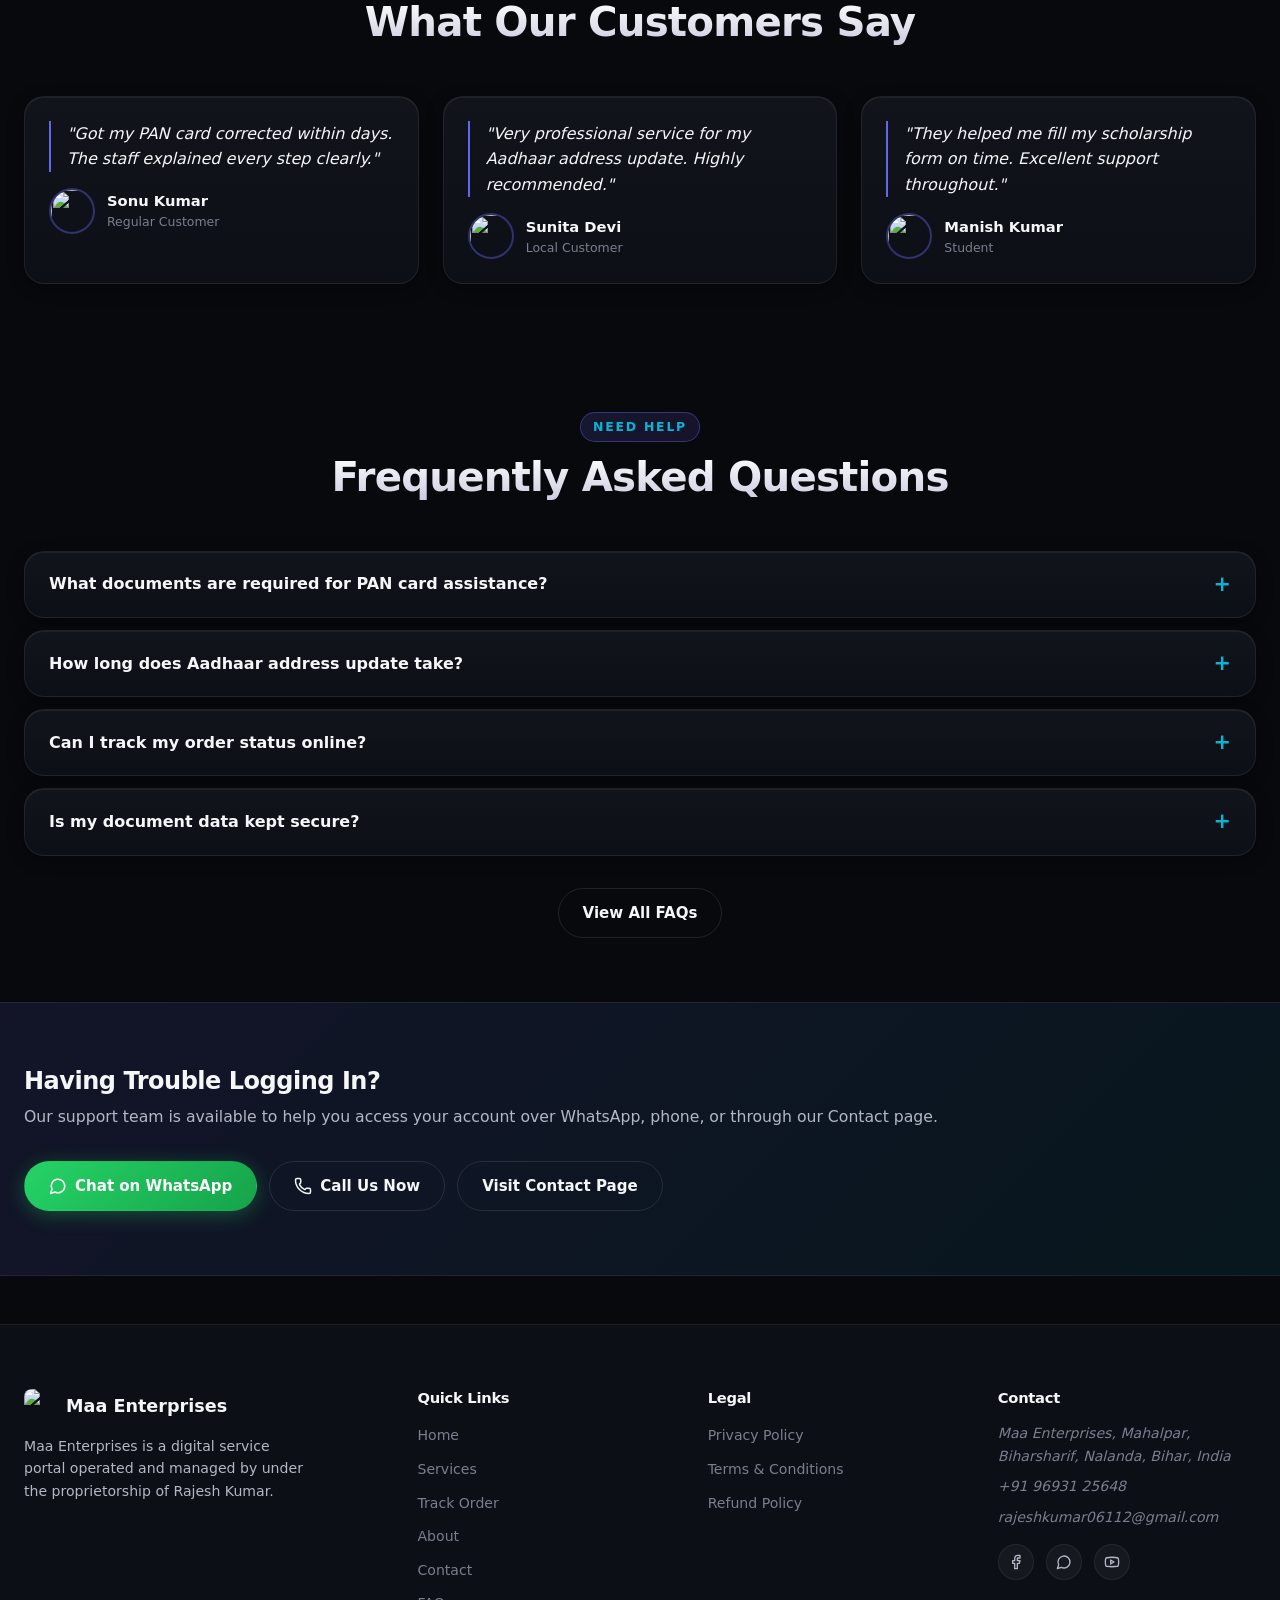
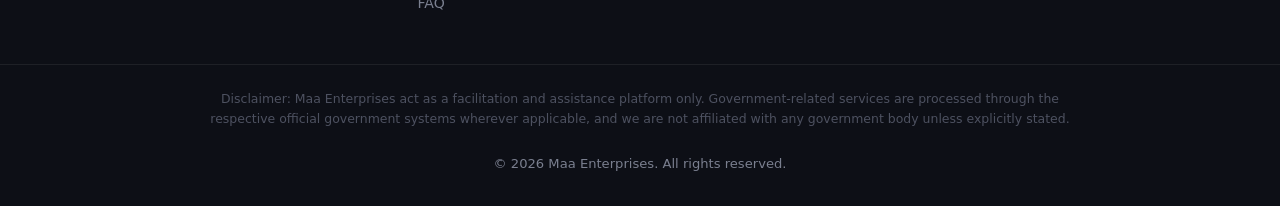
==== commit c8f5c300: "Add files via upload" ====
--- a/index.html
+++ b/index.html
@@ -3,7 +3,7 @@
 <head>
     <meta charset="UTF-8">
     <meta name="viewport" content="width=device-width, initial-scale=1.0">
-    <title>Your Cuber | Digital Service Portal by Maa Enterprises</title>
+    <title>Home | Digital Service Portal by Maa Enterprises</title>
     <meta name="description" content="Your Cuber by Maa Enterprises - Your trusted digital service portal for PAN Card, Aadhaar, Voter Card, Certificates, Scholarship Forms, Printing and more.">
     <meta name="keywords" content="PAN Card, Aadhaar Update, Voter Card, Income Certificate, Caste Certificate, Residence Certificate, Scholarship Form, Job Form, Scanning, Printing, Maa Enterprises, Your Cuber">
     <meta name="author" content="Maa Enterprises">
@@ -18,7 +18,7 @@
     <link rel="stylesheet" href="css/style.css">
 
     <!-- Favicon Placeholder -->
-    <link rel="icon" href="images/favicon.png" type="image/png">
+    <link rel="icon" href="file:///C:/Users/Windows/Downloads/Screenshot%202026-07-24%20164251.jpg" type="image/png">
 </head>
 <body>
 
@@ -36,8 +36,8 @@
             <!-- Logo and Brand -->
             <div class="brand">
                 <a href="index.html" class="brand-link" aria-label="Your Cuber Home">
-                    <img src="images/logo-placeholder.png" alt="Your Cuber Logo" class="brand-logo">
-                    <span class="brand-name" data-i18n="brand_name">Your Cuber</span>
+                    <img src="file:///C:/Users/Windows/Downloads/Screenshot%202026-07-24%20164251.jpg" alt="Your Cuber Logo" class="brand-logo">
+                    <span class="brand-name" data-i18n="brand_name">Maa Enterprises</span>
                 </a>
             </div>
 
@@ -73,17 +73,9 @@
 
             <!-- Header Actions -->
             <div class="header-actions">
-
                 <!-- Language Switch Placeholder -->
-                <div class="lang-switch" role="group" aria-label="Language Switch">
-                    <button type="button" class="lang-btn is-active" data-lang-option="en" aria-pressed="true">EN</button>
-                    <button type="button" class="lang-btn" data-lang-option="hi" aria-pressed="false">हिं</button>
-                </div>
 
                 <!-- Dark Mode Toggle Placeholder -->
-                <button type="button" class="theme-toggle" id="theme-toggle" aria-pressed="true" aria-label="Toggle dark mode">
-                    <span class="theme-toggle-icon" aria-hidden="true">&#9789;</span>
-                </button>
 
                 <!-- Login Button -->
                 <a href="login.html" class="btn btn-login" data-i18n="nav_login">Login</a>
@@ -109,8 +101,8 @@
                         Your Trusted Partner for Every Digital &amp; Government Service
                     </h1>
                     <p class="hero-description" data-i18n="hero_description">
-                        Maa Enterprises brings you Your Cuber — a single, secure platform for PAN Card assistance,
-                        Aadhaar updates, certificates, form fill-ups, printing and more. Fast processing,
+                        Maa Enterprises brings a single, secure platform for PAN Card assistance,
+                        Aadhaar updates, certificates, forms fill-ups, printing and more. Fast processing,
                         transparent pricing, and real human support at every step.
                     </p>
 
@@ -122,15 +114,15 @@
                     <!-- Trust Badges Placeholder -->
                     <ul class="trust-badges" aria-label="Trust Badges">
                         <li class="trust-badge">
-                            <img src="images/badge-authorized-placeholder.png" alt="Authorized Service Centre Badge" class="trust-badge-icon">
+                            <img src="file:///C:/Users/Windows/Downloads/Screenshot%202026-07-24%20171701.jpg" alt="Authorized Service Centre Badge" class="trust-badge-icon">
                             <span data-i18n="badge_authorized">Authorized Centre</span>
                         </li>
                         <li class="trust-badge">
-                            <img src="images/badge-secure-placeholder.png" alt="Secure Document Handling Badge" class="trust-badge-icon">
+                            <img src="file:///C:/Users/Windows/Downloads/images%20(1).png" alt="Secure Document Handling Badge" class="trust-badge-icon">
                             <span data-i18n="badge_secure">Secure Documents</span>
                         </li>
                         <li class="trust-badge">
-                            <img src="images/badge-support-placeholder.png" alt="Customer Support Badge" class="trust-badge-icon">
+                            <img src="file:///C:/Users/Windows/Downloads/24-7-support-sign-label-template-free-vector.jpg" alt="Customer Support Badge" class="trust-badge-icon">
                             <span data-i18n="badge_support">24/7 Support</span>
                         </li>
                     </ul>
@@ -200,9 +192,9 @@
                     <!-- Service Card: PAN Card -->
                     <article class="service-card" id="pan-card">
                         <div class="service-icon-wrapper" aria-hidden="true">
-                            <img src="images/icons/icon-pan-card-placeholder.png" alt="" class="service-icon">
-                        </div>
-                        <h3 class="service-title" data-i18n="service_pan_title">PAN Card Assistance</h3>
+                            <svg class="service-icon" viewBox="0 0 24 24" fill="none" stroke="currentColor" stroke-width="2" stroke-linecap="round" stroke-linejoin="round" aria-hidden="true"><rect x="2" y="5" width="20" height="14" rx="2"/><line x1="2" y1="10" x2="22" y2="10"/></svg>
+                        </div>
+                        <h3 class="service-title" data-i18n="service_pan_title">PAN Card</h3>
                         <p class="service-description" data-i18n="service_pan_desc">
                             End-to-end support for new PAN card applications and corrections.
                         </p>
@@ -212,7 +204,7 @@
                     <!-- Service Card: Aadhaar Address Update -->
                     <article class="service-card" id="aadhaar-update">
                         <div class="service-icon-wrapper" aria-hidden="true">
-                            <img src="images/icons/icon-aadhaar-placeholder.png" alt="" class="service-icon">
+                            <svg class="service-icon" viewBox="0 0 24 24" fill="none" stroke="currentColor" stroke-width="2" stroke-linecap="round" stroke-linejoin="round" aria-hidden="true"><path d="M20 10c0 6-8 12-8 12s-8-6-8-12a8 8 0 0 1 16 0z"/><circle cx="12" cy="10" r="3"/></svg>
                         </div>
                         <h3 class="service-title" data-i18n="service_aadhaar_title">Aadhaar Address Update</h3>
                         <p class="service-description" data-i18n="service_aadhaar_desc">
@@ -224,7 +216,7 @@
                     <!-- Service Card: Voter Card -->
                     <article class="service-card" id="voter-card">
                         <div class="service-icon-wrapper" aria-hidden="true">
-                            <img src="images/icons/icon-voter-card-placeholder.png" alt="" class="service-icon">
+                            <svg class="service-icon" viewBox="0 0 24 24" fill="none" stroke="currentColor" stroke-width="2" stroke-linecap="round" stroke-linejoin="round" aria-hidden="true"><rect x="3" y="3" width="18" height="18" rx="2"/><path d="m9 12 2 2 4-4"/></svg>
                         </div>
                         <h3 class="service-title" data-i18n="service_voter_title">Voter Card Assistance</h3>
                         <p class="service-description" data-i18n="service_voter_desc">
@@ -236,7 +228,7 @@
                     <!-- Service Card: Income Certificate -->
                     <article class="service-card" id="income-certificate">
                         <div class="service-icon-wrapper" aria-hidden="true">
-                            <img src="images/icons/icon-income-certificate-placeholder.png" alt="" class="service-icon">
+                            <svg class="service-icon" viewBox="0 0 24 24" fill="none" stroke="currentColor" stroke-width="2" stroke-linecap="round" stroke-linejoin="round" aria-hidden="true"><path d="M14.5 2H6a2 2 0 0 0-2 2v16a2 2 0 0 0 2 2h12a2 2 0 0 0 2-2V7.5z"/><path d="M14 2v6h6"/><line x1="8" y1="13" x2="16" y2="13"/><line x1="8" y1="17" x2="16" y2="17"/></svg>
                         </div>
                         <h3 class="service-title" data-i18n="service_income_title">Income Certificate</h3>
                         <p class="service-description" data-i18n="service_income_desc">
@@ -248,7 +240,7 @@
                     <!-- Service Card: Caste Certificate -->
                     <article class="service-card" id="caste-certificate">
                         <div class="service-icon-wrapper" aria-hidden="true">
-                            <img src="images/icons/icon-caste-certificate-placeholder.png" alt="" class="service-icon">
+                            <svg class="service-icon" viewBox="0 0 24 24" fill="none" stroke="currentColor" stroke-width="2" stroke-linecap="round" stroke-linejoin="round" aria-hidden="true"><circle cx="12" cy="8" r="6"/><path d="M15.5 13.5 17 22l-5-3-5 3 1.5-8.5"/></svg>
                         </div>
                         <h3 class="service-title" data-i18n="service_caste_title">Caste Certificate</h3>
                         <p class="service-description" data-i18n="service_caste_desc">
@@ -260,7 +252,7 @@
                     <!-- Service Card: Residence Certificate -->
                     <article class="service-card" id="residence-certificate">
                         <div class="service-icon-wrapper" aria-hidden="true">
-                            <img src="images/icons/icon-residence-certificate-placeholder.png" alt="" class="service-icon">
+                            <svg class="service-icon" viewBox="0 0 24 24" fill="none" stroke="currentColor" stroke-width="2" stroke-linecap="round" stroke-linejoin="round" aria-hidden="true"><path d="m3 9.5 9-6.5 9 6.5"/><path d="M9 21V12h6v9"/><path d="M5 10.5V20a1 1 0 0 0 1 1h3M19 10.5V20a1 1 0 0 1-1 1h-3"/></svg>
                         </div>
                         <h3 class="service-title" data-i18n="service_residence_title">Residence Certificate</h3>
                         <p class="service-description" data-i18n="service_residence_desc">
@@ -272,7 +264,7 @@
                     <!-- Service Card: Job Form Fill-up -->
                     <article class="service-card" id="job-form">
                         <div class="service-icon-wrapper" aria-hidden="true">
-                            <img src="images/icons/icon-job-form-placeholder.png" alt="" class="service-icon">
+                            <svg class="service-icon" viewBox="0 0 24 24" fill="none" stroke="currentColor" stroke-width="2" stroke-linecap="round" stroke-linejoin="round" aria-hidden="true"><rect x="2" y="7" width="20" height="14" rx="2"/><path d="M16 21V5a2 2 0 0 0-2-2h-4a2 2 0 0 0-2 2v16"/></svg>
                         </div>
                         <h3 class="service-title" data-i18n="service_job_title">Job Form Fill-up</h3>
                         <p class="service-description" data-i18n="service_job_desc">
@@ -284,49 +276,13 @@
                     <!-- Service Card: Scholarship Form -->
                     <article class="service-card" id="scholarship-form">
                         <div class="service-icon-wrapper" aria-hidden="true">
-                            <img src="images/icons/icon-scholarship-placeholder.png" alt="" class="service-icon">
+                            <svg class="service-icon" viewBox="0 0 24 24" fill="none" stroke="currentColor" stroke-width="2" stroke-linecap="round" stroke-linejoin="round" aria-hidden="true"><path d="M22 10 12 5 2 10l10 5 10-5Z"/><path d="M6 12v5c0 1.5 2.5 3 6 3s6-1.5 6-3v-5"/></svg>
                         </div>
                         <h3 class="service-title" data-i18n="service_scholarship_title">Scholarship Form</h3>
                         <p class="service-description" data-i18n="service_scholarship_desc">
                             Assistance filling and submitting scholarship applications.
                         </p>
                         <a href="services.html#scholarship-form" class="btn btn-outline service-btn" data-i18n="service_view_details">View Details</a>
-                    </article>
-
-                    <!-- Service Card: Scanning -->
-                    <article class="service-card" id="scanning">
-                        <div class="service-icon-wrapper" aria-hidden="true">
-                            <img src="images/icons/icon-scanning-placeholder.png" alt="" class="service-icon">
-                        </div>
-                        <h3 class="service-title" data-i18n="service_scanning_title">Scanning</h3>
-                        <p class="service-description" data-i18n="service_scanning_desc">
-                            High-quality document scanning services on demand.
-                        </p>
-                        <a href="services.html#scanning" class="btn btn-outline service-btn" data-i18n="service_view_details">View Details</a>
-                    </article>
-
-                    <!-- Service Card: Printing -->
-                    <article class="service-card" id="printing">
-                        <div class="service-icon-wrapper" aria-hidden="true">
-                            <img src="images/icons/icon-printing-placeholder.png" alt="" class="service-icon">
-                        </div>
-                        <h3 class="service-title" data-i18n="service_printing_title">Printing</h3>
-                        <p class="service-description" data-i18n="service_printing_desc">
-                            Reliable black &amp; white and colour printing services.
-                        </p>
-                        <a href="services.html#printing" class="btn btn-outline service-btn" data-i18n="service_view_details">View Details</a>
-                    </article>
-
-                    <!-- Service Card: Passport Photo -->
-                    <article class="service-card" id="passport-photo">
-                        <div class="service-icon-wrapper" aria-hidden="true">
-                            <img src="images/icons/icon-passport-photo-placeholder.png" alt="" class="service-icon">
-                        </div>
-                        <h3 class="service-title" data-i18n="service_passport_photo_title">Passport Photo</h3>
-                        <p class="service-description" data-i18n="service_passport_photo_desc">
-                            Instant passport-size and document photo printing.
-                        </p>
-                        <a href="services.html#passport-photo" class="btn btn-outline service-btn" data-i18n="service_view_details">View Details</a>
                     </article>
 
                 </div>
@@ -396,7 +352,7 @@
                 <div class="why-us-grid">
                     <article class="why-us-card">
                         <div class="why-us-icon-wrapper" aria-hidden="true">
-                            <img src="images/icons/icon-authorized-placeholder.png" alt="" class="why-us-icon">
+                            <svg class="why-us-icon" viewBox="0 0 24 24" fill="none" stroke="currentColor" stroke-width="2" stroke-linecap="round" stroke-linejoin="round" aria-hidden="true"><path d="M12 2 4 5v6c0 5.5 3.5 9.7 8 11 4.5-1.3 8-5.5 8-11V5Z"/><path d="m9 12 2 2 4-4"/></svg>
                         </div>
                         <h3 class="why-us-title" data-i18n="why_authorized_title">Authorized Service Centre</h3>
                         <p class="why-us-description" data-i18n="why_authorized_desc">
@@ -406,7 +362,7 @@
 
                     <article class="why-us-card">
                         <div class="why-us-icon-wrapper" aria-hidden="true">
-                            <img src="images/icons/icon-fast-processing-placeholder.png" alt="" class="why-us-icon">
+                            <svg class="why-us-icon" viewBox="0 0 24 24" fill="none" stroke="currentColor" stroke-width="2" stroke-linecap="round" stroke-linejoin="round" aria-hidden="true"><path d="M13 2 3 14h9l-1 8 10-12h-9z"/></svg>
                         </div>
                         <h3 class="why-us-title" data-i18n="why_fast_title">Fast Processing</h3>
                         <p class="why-us-description" data-i18n="why_fast_desc">
@@ -416,7 +372,7 @@
 
                     <article class="why-us-card">
                         <div class="why-us-icon-wrapper" aria-hidden="true">
-                            <img src="images/icons/icon-secure-documents-placeholder.png" alt="" class="why-us-icon">
+                            <svg class="why-us-icon" viewBox="0 0 24 24" fill="none" stroke="currentColor" stroke-width="2" stroke-linecap="round" stroke-linejoin="round" aria-hidden="true"><rect x="3" y="11" width="18" height="10" rx="2"/><path d="M7 11V7a5 5 0 0 1 10 0v4"/></svg>
                         </div>
                         <h3 class="why-us-title" data-i18n="why_secure_title">Secure Documents</h3>
                         <p class="why-us-description" data-i18n="why_secure_desc">
@@ -426,7 +382,7 @@
 
                     <article class="why-us-card">
                         <div class="why-us-icon-wrapper" aria-hidden="true">
-                            <img src="images/icons/icon-whatsapp-support-placeholder.png" alt="" class="why-us-icon">
+                            <svg class="why-us-icon" viewBox="0 0 24 24" fill="none" stroke="currentColor" stroke-width="2" stroke-linecap="round" stroke-linejoin="round" aria-hidden="true"><path d="M7.9 20A9 9 0 1 0 4 16.1L2 22Z"/></svg>
                         </div>
                         <h3 class="why-us-title" data-i18n="why_whatsapp_title">WhatsApp Support</h3>
                         <p class="why-us-description" data-i18n="why_whatsapp_desc">
@@ -436,7 +392,7 @@
 
                     <article class="why-us-card">
                         <div class="why-us-icon-wrapper" aria-hidden="true">
-                            <img src="images/icons/icon-experienced-staff-placeholder.png" alt="" class="why-us-icon">
+                            <svg class="why-us-icon" viewBox="0 0 24 24" fill="none" stroke="currentColor" stroke-width="2" stroke-linecap="round" stroke-linejoin="round" aria-hidden="true"><path d="M16 21v-2a4 4 0 0 0-4-4H6a4 4 0 0 0-4 4v2"/><circle cx="9" cy="7" r="4"/><path d="M22 21v-2a4 4 0 0 0-3-3.87"/><path d="M16 3.13a4 4 0 0 1 0 7.75"/></svg>
                         </div>
                         <h3 class="why-us-title" data-i18n="why_staff_title">Experienced Staff</h3>
                         <p class="why-us-description" data-i18n="why_staff_desc">
@@ -446,7 +402,7 @@
 
                     <article class="why-us-card">
                         <div class="why-us-icon-wrapper" aria-hidden="true">
-                            <img src="images/icons/icon-customer-satisfaction-placeholder.png" alt="" class="why-us-icon">
+                            <svg class="why-us-icon" viewBox="0 0 24 24" fill="none" stroke="currentColor" stroke-width="2" stroke-linecap="round" stroke-linejoin="round" aria-hidden="true"><path d="M7 10v12"/><path d="M15 5.88 14 10h5.83a2 2 0 0 1 1.92 2.56l-2.33 8A2 2 0 0 1 17.5 22H4a2 2 0 0 1-2-2v-8a2 2 0 0 1 2-2h2.76a2 2 0 0 0 1.79-1.11L12 2a3.13 3.13 0 0 1 3 3.88Z"/></svg>
                         </div>
                         <h3 class="why-us-title" data-i18n="why_satisfaction_title">Customer Satisfaction</h3>
                         <p class="why-us-description" data-i18n="why_satisfaction_desc">
@@ -473,10 +429,10 @@
                             "Got my PAN card corrected within days. The staff explained every step clearly."
                         </blockquote>
                         <figcaption class="review-author">
-                            <img src="images/avatars/avatar-placeholder-1.png" alt="" class="review-avatar">
+                            <img src="file:///C:/Users/Windows/Downloads/WhatsApp%20Image%202026-07-15%20at%2011.23.27.jpeg" alt="" class="review-avatar">
                             <div class="review-author-info">
-                                <span class="review-author-name" data-i18n="review1_name">Ritesh Kumar</span>
-                                <span class="review-author-location" data-i18n="review1_location">Local Customer</span>
+                                <span class="review-author-name" data-i18n="review1_name">Sonu Kumar</span>
+                                <span class="review-author-location" data-i18n="review1_location">Regular Customer</span>
                             </div>
                         </figcaption>
                     </figure>
@@ -486,7 +442,7 @@
                             "Very professional service for my Aadhaar address update. Highly recommended."
                         </blockquote>
                         <figcaption class="review-author">
-                            <img src="images/avatars/avatar-placeholder-2.png" alt="" class="review-avatar">
+                            <img src="file:///C:/Users/Windows/Downloads/PUNAM%20PP.jpeg" alt="" class="review-avatar">
                             <div class="review-author-info">
                                 <span class="review-author-name" data-i18n="review2_name">Sunita Devi</span>
                                 <span class="review-author-location" data-i18n="review2_location">Local Customer</span>
@@ -499,9 +455,9 @@
                             "They helped me fill my scholarship form on time. Excellent support throughout."
                         </blockquote>
                         <figcaption class="review-author">
-                            <img src="images/avatars/avatar-placeholder-3.png" alt="" class="review-avatar">
+                            <img src="file:///C:/Users/Windows/Downloads/WhatsApp%20Image%202026-06-27%20at%2012.33.17.jpg" alt="" class="review-avatar">
                             <div class="review-author-info">
-                                <span class="review-author-name" data-i18n="review3_name">Aman Verma</span>
+                                <span class="review-author-name" data-i18n="review3_name">Manish Kumar</span>
                                 <span class="review-author-location" data-i18n="review3_location">Student</span>
                             </div>
                         </figcaption>
@@ -559,28 +515,34 @@
         <!-- ============================= -->
         <!-- CONTACT CTA SECTION -->
         <!-- ============================= -->
-        <section class="contact-cta-section" aria-labelledby="contact-cta-heading">
+        <section class="contact-cta-section" aria-labelledby="login-help-heading">
             <div class="section-container contact-cta-container">
                 <div class="contact-cta-content">
-                    <h2 id="contact-cta-heading" class="contact-cta-heading" data-i18n="contact_cta_heading">
-                        Still Have Questions? We're Here to Help.
+                    <h2 id="login-help-heading" class="contact-cta-heading" data-i18n="login_help_heading">
+                        Having Trouble Logging In?
                     </h2>
-                    <p class="contact-cta-description" data-i18n="contact_cta_description">
-                        Reach out to our support team over WhatsApp or a direct call for quick assistance.
+                    <p class="contact-cta-description" data-i18n="login_help_description">
+                        Our support team is available to help you access your account over WhatsApp,
+                        phone, or through our Contact page.
                     </p>
                 </div>
 
                 <div class="contact-cta-actions">
                     <!-- WhatsApp Placeholder -->
-                    <a href="https://wa.me/910000000000" class="btn btn-whatsapp" target="_blank" rel="noopener noreferrer" aria-label="Chat with us on WhatsApp">
-                        <img src="images/icons/icon-whatsapp-placeholder.png" alt="" class="btn-icon">
+                    <a href="https://wa.me/919693125648" class="btn btn-whatsapp" target="_blank" rel="noopener noreferrer" aria-label="Chat with us on WhatsApp">
+                        <svg class="btn-icon" viewBox="0 0 24 24" fill="none" stroke="currentColor" stroke-width="2" stroke-linecap="round" stroke-linejoin="round" aria-hidden="true"><path d="M7.9 20A9 9 0 1 0 4 16.1L2 22Z"/></svg>
                         <span data-i18n="contact_cta_whatsapp">Chat on WhatsApp</span>
                     </a>
 
-                    <!-- Call Button Placeholder -->
-                    <a href="tel:+910000000000" class="btn btn-call" aria-label="Call Maa Enterprises">
-                        <img src="images/icons/icon-call-placeholder.png" alt="" class="btn-icon">
+                    <!-- Call Support Placeholder -->
+                    <a href="tel:+919693125648" class="btn btn-call" aria-label="Call Maa Enterprises Support">
+                        <svg class="btn-icon" viewBox="0 0 24 24" fill="none" stroke="currentColor" stroke-width="2" stroke-linecap="round" stroke-linejoin="round" aria-hidden="true"><path d="M13.832 16.568a1 1 0 0 0 1.213-.303l.355-.465A2 2 0 0 1 17 15h3a2 2 0 0 1 2 2v3a2 2 0 0 1-2 2A18 18 0 0 1 2 4a2 2 0 0 1 2-2h3a2 2 0 0 1 2 2v3a2 2 0 0 1-.8 1.6l-.468.351a1 1 0 0 0-.292 1.233 14 14 0 0 0 6.392 6.384"/></svg>
                         <span data-i18n="contact_cta_call">Call Us Now</span>
+                    </a>
+
+                    <!-- Contact Page Button -->
+                    <a href="contact.html" class="btn btn-outline" data-i18n="login_help_contact_page">
+                        Visit Contact Page
                     </a>
                 </div>
             </div>
@@ -597,11 +559,11 @@
             <!-- Business Information -->
             <div class="footer-column footer-brand">
                 <div class="footer-brand-header">
-                    <img src="images/logo-placeholder.png" alt="Your Cuber Logo" class="footer-logo">
-                    <span class="footer-brand-name" data-i18n="brand_name">Your Cuber</span>
+                    <img src="file:///C:/Users/Windows/Downloads/Screenshot%202026-07-24%20164251.jpg" alt="Your Cuber Logo" class="footer-logo">
+                    <span class="footer-brand-name" data-i18n="brand_name">Maa Enterprises</span>
                 </div>
                 <p class="footer-business-info" data-i18n="footer_business_info">
-                    Your Cuber is a digital service portal operated and managed by Maa Enterprises.
+                    Maa Enterprises is a digital service portal operated and managed by under the proprietorship of Rajesh Kumar.
                 </p>
             </div>
 
@@ -633,31 +595,31 @@
                 <h3 class="footer-heading" data-i18n="footer_contact">Contact</h3>
                 <address class="footer-address">
                     <p class="footer-contact-item" data-i18n="footer_address">
-                        Maa Enterprises, Local Market Complex, Your City, India
+                        Maa Enterprises, Mahalpar, Biharsharif, Nalanda, Bihar, India
                     </p>
                     <p class="footer-contact-item">
-                        <a href="tel:+910000000000">+91 00000 00000</a>
+                        <a href="tel:+919693125648">+91 96931 25648</a>
                     </p>
                     <p class="footer-contact-item">
-                        <a href="mailto:support@yourcuber.in">support@yourcuber.in</a>
+                        <a href="mailto:rajeshkumar06112@gmail.com">rajeshkumar06112@gmail.com</a>
                     </p>
                 </address>
 
                 <!-- Social Placeholders -->
                 <ul class="footer-social" aria-label="Social Media Links">
                     <li>
-                        <a href="#" aria-label="Facebook" class="footer-social-link">
-                            <img src="images/icons/icon-facebook-placeholder.png" alt="" class="footer-social-icon">
+                        <a href="https://www.facebook.com/rajesh.kumar.635675" aria-label="Facebook" class="footer-social-link">
+                            <svg class="footer-social-icon" viewBox="0 0 24 24" fill="none" stroke="currentColor" stroke-width="2" stroke-linecap="round" stroke-linejoin="round" aria-hidden="true"><path d="M18 2h-3a5 5 0 0 0-5 5v3H7v4h3v8h4v-8h3l1-4h-4V7a1 1 0 0 1 1-1h3z"/></svg>
                         </a>
                     </li>
                     <li>
-                        <a href="#" aria-label="Instagram" class="footer-social-link">
-                            <img src="images/icons/icon-instagram-placeholder.png" alt="" class="footer-social-icon">
+                        <a href="https://wa.me/919693125648" aria-label="WhatsApp" class="footer-social-link">
+                            <svg class="footer-social-icon" viewBox="0 0 24 24" fill="none" stroke="currentColor" stroke-width="2" stroke-linecap="round" stroke-linejoin="round" aria-hidden="true"><path d="M7.9 20A9 9 0 1 0 4 16.1L2 22Z"/></svg>
                         </a>
                     </li>
                     <li>
-                        <a href="#" aria-label="YouTube" class="footer-social-link">
-                            <img src="images/icons/icon-youtube-placeholder.png" alt="" class="footer-social-icon">
+                        <a href="www.youtube.com" aria-label="YouTube" class="footer-social-link">
+                            <svg class="footer-social-icon" viewBox="0 0 24 24" fill="none" stroke="currentColor" stroke-width="2" stroke-linecap="round" stroke-linejoin="round" aria-hidden="true"><path d="M2.5 17a24.12 24.12 0 0 1 0-10 2 2 0 0 1 1.4-1.4 49.56 49.56 0 0 1 16.2 0A2 2 0 0 1 21.5 7a24.12 24.12 0 0 1 0 10 2 2 0 0 1-1.4 1.4 49.55 49.55 0 0 1-16.2 0A2 2 0 0 1 2.5 17"/><path d="m10 15 5-3-5-3z"/></svg>
                         </a>
                     </li>
                 </ul>
@@ -668,7 +630,7 @@
         <!-- Disclaimer -->
         <div class="footer-disclaimer">
             <p data-i18n="footer_disclaimer">
-                Disclaimer: Your Cuber and Maa Enterprises act as a facilitation and assistance platform only.
+                Disclaimer: Maa Enterprises act as a facilitation and assistance platform only.
                 Government-related services are processed through the respective official government systems
                 wherever applicable, and we are not affiliated with any government body unless explicitly stated.
             </p>
--- a/css/style.css
+++ b/css/style.css
@@ -0,0 +1,1788 @@
+/* ==========================================================================
+   YOUR CUBER — by Maa Enterprises
+   Premium Dark UI Stylesheet
+   Enterprise SaaS-inspired design system (Apple / Stripe / Vercel / Linear)
+   ========================================================================== */
+
+/* ==========================================================================
+   1. CSS VARIABLES — DESIGN TOKENS
+   ========================================================================== */
+:root {
+  /* --- Surface colours --- */
+  --bg-base: #08090d;
+  --bg-elevated: #0d0f16;
+  --bg-surface: #12141c;
+  --bg-surface-2: #171a24;
+  --bg-surface-3: #1c202c;
+  --bg-glass: rgba(22, 25, 35, 0.6);
+  --bg-glass-light: rgba(255, 255, 255, 0.04);
+  --bg-overlay: rgba(5, 6, 10, 0.75);
+
+  /* --- Borders --- */
+  --border-subtle: rgba(255, 255, 255, 0.07);
+  --border-default: rgba(255, 255, 255, 0.1);
+  --border-strong: rgba(255, 255, 255, 0.16);
+  --border-accent: rgba(99, 102, 241, 0.4);
+
+  /* --- Brand / accent gradient --- */
+  --accent-1: #6366f1;
+  --accent-2: #8b5cf6;
+  --accent-3: #06b6d4;
+  --accent-gradient: linear-gradient(135deg, #6366f1 0%, #8b5cf6 55%, #06b6d4 100%);
+  --accent-gradient-soft: linear-gradient(135deg, rgba(99, 102, 241, 0.16), rgba(139, 92, 246, 0.12));
+  --accent-glow: 0 0 0 1px rgba(99, 102, 241, 0.4), 0 8px 32px rgba(99, 102, 241, 0.25);
+
+  /* --- Text --- */
+  --text-primary: #f5f6f8;
+  --text-secondary: #b4b8c5;
+  --text-tertiary: #7a7f8f;
+  --text-disabled: #4d5160;
+  --text-on-accent: #ffffff;
+
+  /* --- Status colours --- */
+  --success: #22c55e;
+  --success-bg: rgba(34, 197, 94, 0.12);
+  --success-border: rgba(34, 197, 94, 0.3);
+  --warning: #f59e0b;
+  --warning-bg: rgba(245, 158, 11, 0.12);
+  --warning-border: rgba(245, 158, 11, 0.3);
+  --danger: #f43f5e;
+  --danger-bg: rgba(244, 63, 94, 0.12);
+  --danger-border: rgba(244, 63, 94, 0.3);
+  --info: #38bdf8;
+  --info-bg: rgba(56, 189, 248, 0.12);
+  --info-border: rgba(56, 189, 248, 0.3);
+  --neutral-bg: rgba(255, 255, 255, 0.06);
+  --neutral-border: rgba(255, 255, 255, 0.14);
+
+  /* --- Shadows --- */
+  --shadow-sm: 0 1px 2px rgba(0, 0, 0, 0.3);
+  --shadow-md: 0 4px 16px rgba(0, 0, 0, 0.35);
+  --shadow-lg: 0 12px 40px rgba(0, 0, 0, 0.45);
+  --shadow-xl: 0 24px 64px rgba(0, 0, 0, 0.55);
+  --shadow-inset: inset 0 1px 0 rgba(255, 255, 255, 0.06);
+
+  /* --- Radius --- */
+  --radius-sm: 8px;
+  --radius-md: 14px;
+  --radius-lg: 20px;
+  --radius-xl: 28px;
+  --radius-pill: 999px;
+
+  /* --- Typography --- */
+  --font-body: "Inter", "Segoe UI", system-ui, -apple-system, BlinkMacSystemFont, sans-serif;
+  --font-display: "Inter", "Segoe UI", system-ui, -apple-system, BlinkMacSystemFont, sans-serif;
+
+  /* --- Spacing scale --- */
+  --space-1: 4px;
+  --space-2: 8px;
+  --space-3: 12px;
+  --space-4: 16px;
+  --space-5: 24px;
+  --space-6: 32px;
+  --space-7: 48px;
+  --space-8: 64px;
+  --space-9: 96px;
+
+  /* --- Layout --- */
+  --container-max: 1280px;
+  --header-height: 76px;
+  --sidebar-width: 264px;
+
+  /* --- Motion --- */
+  --ease-out: cubic-bezier(0.16, 1, 0.3, 1);
+  --ease-standard: cubic-bezier(0.4, 0, 0.2, 1);
+  --dur-fast: 150ms;
+  --dur-base: 250ms;
+  --dur-slow: 420ms;
+}
+
+/* ==========================================================================
+   2. RESET & BASE
+   ========================================================================== */
+*,
+*::before,
+*::after {
+  box-sizing: border-box;
+  margin: 0;
+  padding: 0;
+}
+
+html {
+  scroll-behavior: smooth;
+  -webkit-text-size-adjust: 100%;
+}
+
+body {
+  background:
+    radial-gradient(ellipse 1200px 600px at 15% -10%, rgba(99, 102, 241, 0.14), transparent 60%),
+    radial-gradient(ellipse 1000px 600px at 100% 0%, rgba(6, 182, 212, 0.1), transparent 55%),
+    var(--bg-base);
+  color: var(--text-secondary);
+  font-family: var(--font-body);
+  font-size: 16px;
+  line-height: 1.6;
+  min-height: 100vh;
+  -webkit-font-smoothing: antialiased;
+  -moz-osx-font-smoothing: grayscale;
+}
+
+img {
+  max-width: 100%;
+  display: block;
+  font-size: 0;
+}
+
+a {
+  color: inherit;
+  text-decoration: none;
+}
+
+ul, ol {
+  list-style: none;
+}
+
+button {
+  font-family: inherit;
+  cursor: pointer;
+  background: none;
+  border: none;
+  color: inherit;
+}
+
+input, textarea, select {
+  font-family: inherit;
+  font-size: inherit;
+  color: inherit;
+}
+
+h1, h2, h3, h4, h5, h6 {
+  font-family: var(--font-display);
+  color: var(--text-primary);
+  font-weight: 700;
+  line-height: 1.2;
+  letter-spacing: -0.02em;
+}
+
+p { color: var(--text-secondary); }
+
+::selection {
+  background: rgba(99, 102, 241, 0.35);
+  color: #fff;
+}
+
+/* --- Focus states --- */
+a:focus-visible,
+button:focus-visible,
+input:focus-visible,
+textarea:focus-visible,
+select:focus-visible,
+[tabindex]:focus-visible {
+  outline: 2px solid var(--accent-1);
+  outline-offset: 3px;
+  border-radius: var(--radius-sm);
+}
+
+/* --- Custom Scrollbar --- */
+* {
+  scrollbar-width: thin;
+  scrollbar-color: rgba(255, 255, 255, 0.18) transparent;
+}
+::-webkit-scrollbar { width: 10px; height: 10px; }
+::-webkit-scrollbar-track { background: transparent; }
+::-webkit-scrollbar-thumb {
+  background: rgba(255, 255, 255, 0.14);
+  border-radius: var(--radius-pill);
+  border: 2px solid var(--bg-base);
+}
+::-webkit-scrollbar-thumb:hover { background: rgba(255, 255, 255, 0.28); }
+
+/* --- Accessibility Utilities --- */
+.sr-only {
+  position: absolute;
+  width: 1px; height: 1px;
+  padding: 0; margin: -1px;
+  overflow: hidden;
+  clip: rect(0, 0, 0, 0);
+  white-space: nowrap;
+  border: 0;
+}
+
+.skip-link {
+  position: fixed;
+  top: -100px; left: var(--space-4);
+  z-index: 999;
+  background: var(--accent-gradient);
+  color: #fff;
+  padding: var(--space-3) var(--space-5);
+  border-radius: var(--radius-sm);
+  font-weight: 600;
+  transition: top var(--dur-base) var(--ease-out);
+}
+.skip-link:focus { top: var(--space-4); }
+
+/* ==========================================================================
+   3. ANIMATION KEYFRAMES
+   ========================================================================== */
+@keyframes fadeInUp {
+  from { opacity: 0; transform: translateY(16px); }
+  to { opacity: 1; transform: translateY(0); }
+}
+@keyframes fadeIn {
+  from { opacity: 0; }
+  to { opacity: 1; }
+}
+@keyframes scaleIn {
+  from { opacity: 0; transform: scale(0.96); }
+  to { opacity: 1; transform: scale(1); }
+}
+@keyframes softPulse {
+  0%, 100% { opacity: 1; }
+  50% { opacity: 0.55; }
+}
+@keyframes shimmer {
+  0% { background-position: -400px 0; }
+  100% { background-position: 400px 0; }
+}
+@keyframes spin {
+  to { transform: rotate(360deg); }
+}
+
+.hero-content, .section-heading-group { animation: fadeInUp var(--dur-slow) var(--ease-out) both; }
+
+/* ==========================================================================
+   4. LAYOUT PRIMITIVES
+   ========================================================================== */
+.section-container,
+.footer-container,
+.header-container {
+  width: 100%;
+  max-width: var(--container-max);
+  margin-inline: auto;
+  padding-inline: var(--space-5);
+}
+
+main section {
+  padding-block: var(--space-8);
+}
+
+.section-heading-group {
+  text-align: center;
+  max-width: 680px;
+  margin-inline: auto;
+  margin-bottom: var(--space-7);
+}
+
+.section-eyebrow {
+  display: inline-block;
+  font-size: 0.78rem;
+  font-weight: 700;
+  letter-spacing: 0.14em;
+  text-transform: uppercase;
+  color: var(--accent-3);
+  margin-bottom: var(--space-3);
+  background: var(--accent-gradient-soft);
+  padding: var(--space-1) var(--space-3);
+  border-radius: var(--radius-pill);
+  border: 1px solid var(--border-accent);
+}
+
+.section-heading {
+  font-size: clamp(1.75rem, 1.4rem + 1.4vw, 2.6rem);
+  margin-bottom: var(--space-3);
+  background: linear-gradient(180deg, #ffffff 0%, #c7cadd 100%);
+  -webkit-background-clip: text;
+  background-clip: text;
+  -webkit-text-fill-color: transparent;
+}
+
+.section-subheading {
+  color: var(--text-secondary);
+  font-size: 1.05rem;
+}
+
+/* ==========================================================================
+   5. GLASS CARD SYSTEM (shared base for all card-like components)
+   ========================================================================== */
+.service-card,
+.why-us-card,
+.value-card,
+.benefit-card,
+.audience-card,
+.mission-vision-card,
+.review-card,
+.contact-info-card,
+.business-hours-card,
+.security-info-card,
+.payment-card,
+.service-info-card,
+.service-summary-card,
+.document-card,
+.notification-card,
+.quick-action-card,
+.overview-stat-card,
+.overview-category-card,
+.announcement-card,
+.popular-service-card,
+.admin-service-card,
+.admin-utility-card,
+.admin-report-card,
+.dashboard-profile-card,
+.login-card,
+.order-status-card,
+.faq-item,
+.upload-field,
+.document-checklist,
+.error-help-section .section-container > *,
+.contact-info-grid .contact-info-card {
+  position: relative;
+  background: linear-gradient(180deg, var(--bg-surface) 0%, var(--bg-elevated) 100%);
+  border: 1px solid var(--border-subtle);
+  border-radius: var(--radius-lg);
+  box-shadow: var(--shadow-md), var(--shadow-inset);
+  backdrop-filter: blur(20px);
+  -webkit-backdrop-filter: blur(20px);
+  transition: transform var(--dur-base) var(--ease-out),
+              box-shadow var(--dur-base) var(--ease-out),
+              border-color var(--dur-base) var(--ease-out);
+}
+
+.service-card,
+.why-us-card,
+.value-card,
+.benefit-card,
+.audience-card,
+.review-card,
+.contact-info-card,
+.security-info-card,
+.overview-stat-card,
+.overview-category-card,
+.announcement-card,
+.popular-service-card,
+.admin-service-card,
+.admin-utility-card,
+.quick-action-card,
+.document-card {
+  padding: var(--space-5);
+}
+
+.service-card:hover,
+.why-us-card:hover,
+.value-card:hover,
+.benefit-card:hover,
+.audience-card:hover,
+.review-card:hover,
+.contact-info-card:hover,
+.security-info-card:hover,
+.overview-stat-card:hover,
+.overview-category-card:hover,
+.announcement-card:hover,
+.popular-service-card:hover,
+.admin-service-card:hover,
+.admin-utility-card:hover,
+.document-card:hover,
+.payment-card:hover,
+.service-summary-card:hover,
+.notification-card:hover {
+  transform: translateY(-6px);
+  border-color: var(--border-accent);
+  box-shadow: var(--shadow-lg), var(--accent-glow);
+}
+
+.quick-action-card {
+  text-align: center;
+  cursor: pointer;
+  width: 100%;
+}
+.quick-action-card:hover { transform: translateY(-6px) scale(1.02); }
+
+/* Icon wrappers used across many card types */
+.service-icon-wrapper,
+.why-us-icon-wrapper,
+.value-icon-wrapper,
+.benefit-icon-wrapper,
+.audience-icon-wrapper,
+.contact-info-icon-wrapper,
+.security-info-icon-wrapper,
+.overview-stat-icon-wrapper,
+.overview-icon-wrapper,
+.quick-action-icon-wrapper,
+.document-card-icon-wrapper,
+.notification-card-icon-wrapper,
+.service-banner-icon-wrapper,
+.service-summary-icon-wrapper {
+  width: 52px;
+  height: 52px;
+  display: flex;
+  align-items: center;
+  justify-content: center;
+  border-radius: var(--radius-md);
+  background: var(--accent-gradient-soft);
+  border: 1px solid var(--border-accent);
+  margin-bottom: var(--space-4);
+  transition: transform var(--dur-base) var(--ease-out);
+}
+.service-card:hover .service-icon-wrapper,
+.why-us-card:hover .why-us-icon-wrapper,
+.value-card:hover .value-icon-wrapper,
+.benefit-card:hover .benefit-icon-wrapper,
+.audience-card:hover .audience-icon-wrapper,
+.quick-action-card:hover .quick-action-icon-wrapper {
+  transform: scale(1.1) rotate(-4deg);
+}
+
+.service-icon, .why-us-icon, .value-icon, .benefit-icon, .audience-icon,
+.contact-info-icon, .security-info-icon, .overview-stat-icon, .overview-icon,
+.quick-action-icon, .document-card-icon, .notification-card-icon,
+.service-banner-icon, .service-summary-icon {
+  width: 26px;
+  height: 26px;
+  object-fit: contain;
+}
+
+.service-title, .why-us-title, .value-title, .benefit-title, .audience-title,
+.contact-info-title, .security-info-title, .quick-action-title,
+.document-card-title, .overview-category-title, .announcement-title,
+.mission-vision-title, .payment-card-title, .service-info-title,
+.service-summary-title {
+  font-size: 1.1rem;
+  margin-bottom: var(--space-2);
+  color: var(--text-primary);
+}
+
+.service-description, .why-us-description, .value-description,
+.benefit-description, .audience-description, .contact-info-text,
+.security-info-description, .overview-category-description,
+.announcement-description, .mission-vision-text {
+  font-size: 0.94rem;
+  color: var(--text-secondary);
+}
+
+/* ==========================================================================
+   6. BUTTONS
+   ========================================================================== */
+.btn {
+  display: inline-flex;
+  align-items: center;
+  justify-content: center;
+  gap: var(--space-2);
+  padding: 0.75rem 1.5rem;
+  border-radius: var(--radius-pill);
+  font-weight: 600;
+  font-size: 0.94rem;
+  border: 1px solid transparent;
+  cursor: pointer;
+  white-space: nowrap;
+  transition: transform var(--dur-fast) var(--ease-out),
+              box-shadow var(--dur-base) var(--ease-out),
+              background var(--dur-base) var(--ease-out),
+              border-color var(--dur-base) var(--ease-out),
+              color var(--dur-base) var(--ease-out);
+}
+.btn:active { transform: scale(0.97); }
+
+.btn-icon { width: 18px; height: 18px; }
+
+.btn-primary,
+.form-submit-btn,
+.btn-submit-request,
+.error-search-btn,
+.search-btn,
+.payment-razorpay-btn,
+.login-btn-google,
+.admin-add-service-btn {
+  background: var(--accent-gradient);
+  color: #fff;
+  box-shadow: 0 4px 20px rgba(99, 102, 241, 0.35);
+}
+.btn-primary:hover,
+.form-submit-btn:hover,
+.btn-submit-request:hover,
+.error-search-btn:hover,
+.search-btn:hover,
+.payment-razorpay-btn:hover,
+.admin-add-service-btn:hover {
+  transform: translateY(-2px);
+  box-shadow: 0 8px 28px rgba(99, 102, 241, 0.5);
+}
+
+.btn-secondary,
+.btn-login,
+.login-btn-guest {
+  background: var(--bg-glass-light);
+  color: var(--text-primary);
+  border-color: var(--border-default);
+  backdrop-filter: blur(12px);
+}
+.btn-secondary:hover,
+.btn-login:hover,
+.login-btn-guest:hover {
+  background: rgba(255, 255, 255, 0.09);
+  border-color: var(--border-strong);
+  transform: translateY(-2px);
+}
+
+.btn-outline,
+.service-btn,
+.form-clear-btn,
+.btn-call {
+  background: transparent;
+  color: var(--text-primary);
+  border-color: var(--border-default);
+}
+.btn-outline:hover,
+.service-btn:hover,
+.form-clear-btn:hover,
+.btn-call:hover {
+  border-color: var(--accent-1);
+  color: #fff;
+  background: var(--accent-gradient-soft);
+  transform: translateY(-2px);
+}
+
+.btn-whatsapp,
+.btn-whatsapp-large {
+  background: linear-gradient(135deg, #25d366, #16a34a);
+  color: #fff;
+  box-shadow: 0 4px 20px rgba(37, 211, 102, 0.3);
+}
+.btn-whatsapp:hover,
+.btn-whatsapp-large:hover {
+  transform: translateY(-2px);
+  box-shadow: 0 8px 28px rgba(37, 211, 102, 0.45);
+}
+
+.btn-approve,
+.admin-order-approve-btn {
+  background: var(--success-bg);
+  color: var(--success);
+  border-color: var(--success-border);
+}
+.btn-approve:hover, .admin-order-approve-btn:hover {
+  background: var(--success);
+  color: #06210f;
+  transform: translateY(-1px);
+}
+
+.btn-reject,
+.admin-order-reject-btn {
+  background: var(--danger-bg);
+  color: var(--danger);
+  border-color: var(--danger-border);
+}
+.btn-reject:hover, .admin-order-reject-btn:hover {
+  background: var(--danger);
+  color: #2a030c;
+  transform: translateY(-1px);
+}
+
+.my-orders-view-btn,
+.document-card-btn {
+  background: var(--bg-glass-light);
+  color: var(--accent-3);
+  border: 1px solid var(--border-default);
+  padding: 0.5rem 1.1rem;
+  border-radius: var(--radius-pill);
+  font-weight: 600;
+  font-size: 0.85rem;
+  transition: all var(--dur-fast) var(--ease-out);
+}
+.my-orders-view-btn:hover, .document-card-btn:hover {
+  background: var(--accent-gradient-soft);
+  border-color: var(--accent-1);
+  color: #fff;
+}
+
+.btn-google { background: #fff; color: #1a1a1a; }
+.btn-google:hover { transform: translateY(-2px); box-shadow: var(--shadow-md); }
+
+/* ==========================================================================
+   7. HEADER & NAVIGATION
+   ========================================================================== */
+.site-header {
+  position: sticky;
+  top: 0;
+  z-index: 100;
+  background: rgba(8, 9, 13, 0.72);
+  backdrop-filter: blur(18px) saturate(140%);
+  -webkit-backdrop-filter: blur(18px) saturate(140%);
+  border-bottom: 1px solid var(--border-subtle);
+}
+
+.header-container {
+  display: flex;
+  align-items: center;
+  justify-content: space-between;
+  gap: var(--space-5);
+  height: var(--header-height);
+}
+
+.brand-link {
+  display: flex;
+  align-items: center;
+  gap: var(--space-2);
+}
+.brand-logo { width: 38px; height: 38px; border-radius: var(--radius-sm); }
+.brand-name {
+  font-weight: 800;
+  font-size: 1.15rem;
+  color: var(--text-primary);
+  letter-spacing: -0.02em;
+}
+
+.primary-nav { display: flex; align-items: center; }
+.nav-menu { display: flex; align-items: center; gap: var(--space-2); }
+
+.nav-link {
+  position: relative;
+  display: inline-block;
+  padding: var(--space-2) var(--space-3);
+  font-weight: 500;
+  font-size: 0.94rem;
+  color: var(--text-secondary);
+  border-radius: var(--radius-sm);
+  transition: color var(--dur-fast) var(--ease-out), background var(--dur-fast) var(--ease-out);
+}
+.nav-link::after {
+  content: "";
+  position: absolute;
+  left: var(--space-3); right: var(--space-3); bottom: 2px;
+  height: 2px;
+  border-radius: var(--radius-pill);
+  background: var(--accent-gradient);
+  transform: scaleX(0);
+  transform-origin: left;
+  transition: transform var(--dur-base) var(--ease-out);
+}
+.nav-link:hover { color: var(--text-primary); background: var(--bg-glass-light); }
+.nav-link:hover::after,
+.nav-link.is-active::after { transform: scaleX(1); }
+.nav-link.is-active { color: var(--text-primary); }
+
+.nav-toggle {
+  display: none;
+  flex-direction: column;
+  gap: 5px;
+  padding: var(--space-2);
+}
+.nav-toggle-bar {
+  width: 22px; height: 2px;
+  background: var(--text-primary);
+  border-radius: var(--radius-pill);
+  transition: transform var(--dur-base) var(--ease-out), opacity var(--dur-base) var(--ease-out);
+}
+
+.header-actions { display: flex; align-items: center; gap: var(--space-3); }
+
+.lang-switch {
+  display: flex;
+  background: var(--bg-glass-light);
+  border: 1px solid var(--border-subtle);
+  border-radius: var(--radius-pill);
+  padding: 3px;
+}
+.lang-btn {
+  padding: 0.35rem 0.75rem;
+  border-radius: var(--radius-pill);
+  font-size: 0.78rem;
+  font-weight: 600;
+  color: var(--text-tertiary);
+  transition: all var(--dur-fast) var(--ease-out);
+}
+.lang-btn.is-active, .lang-btn[aria-pressed="true"] {
+  background: var(--accent-gradient);
+  color: #fff;
+}
+
+.theme-toggle {
+  width: 40px; height: 40px;
+  display: flex; align-items: center; justify-content: center;
+  border-radius: 50%;
+  background: var(--bg-glass-light);
+  border: 1px solid var(--border-subtle);
+  font-size: 1.1rem;
+  transition: all var(--dur-base) var(--ease-out);
+}
+.theme-toggle:hover { border-color: var(--accent-1); transform: rotate(20deg); }
+
+/* Admin / dashboard header variants */
+.admin-header .header-container,
+.header-container:has(.header-user-avatar) { gap: var(--space-4); }
+
+.admin-header-search { flex: 1; max-width: 420px; margin-inline: var(--space-5); }
+.admin-search-input { width: 100%; }
+
+.admin-header-actions { gap: var(--space-4); }
+
+.notifications-toggle {
+  position: relative;
+  width: 42px; height: 42px;
+  display: flex; align-items: center; justify-content: center;
+  border-radius: 50%;
+  background: var(--bg-glass-light);
+  border: 1px solid var(--border-subtle);
+  transition: all var(--dur-fast) var(--ease-out);
+}
+.notifications-toggle:hover { border-color: var(--accent-1); }
+.notifications-icon { width: 20px; height: 20px; }
+.notifications-badge {
+  position: absolute;
+  top: -2px; right: -2px;
+  min-width: 18px; height: 18px;
+  padding: 0 4px;
+  display: flex; align-items: center; justify-content: center;
+  background: var(--danger);
+  color: #fff;
+  font-size: 0.65rem;
+  font-weight: 700;
+  border-radius: var(--radius-pill);
+  border: 2px solid var(--bg-base);
+}
+
+.admin-profile-dropdown { position: relative; }
+.admin-profile-dropdown-toggle {
+  display: flex; align-items: center; gap: var(--space-2);
+  padding: var(--space-1) var(--space-3) var(--space-1) var(--space-1);
+  border-radius: var(--radius-pill);
+  background: var(--bg-glass-light);
+  border: 1px solid var(--border-subtle);
+  transition: border-color var(--dur-fast) var(--ease-out);
+}
+.admin-profile-dropdown-toggle:hover { border-color: var(--accent-1); }
+.admin-header-avatar, .header-user-avatar {
+  width: 34px; height: 34px;
+  border-radius: 50%;
+  object-fit: cover;
+  border: 2px solid var(--border-accent);
+}
+.admin-profile-name { font-size: 0.88rem; font-weight: 600; color: var(--text-primary); }
+
+.admin-profile-menu {
+  position: absolute;
+  top: calc(100% + var(--space-2));
+  right: 0;
+  min-width: 200px;
+  background: var(--bg-surface-2);
+  border: 1px solid var(--border-default);
+  border-radius: var(--radius-md);
+  box-shadow: var(--shadow-xl);
+  padding: var(--space-2);
+  opacity: 0;
+  visibility: hidden;
+  transform: translateY(-8px);
+  transition: all var(--dur-base) var(--ease-out);
+  z-index: 50;
+}
+.admin-profile-dropdown-toggle[aria-expanded="true"] + .admin-profile-menu {
+  opacity: 1; visibility: visible; transform: translateY(0);
+}
+.admin-profile-menu li a,
+.admin-profile-menu li button {
+  display: block;
+  width: 100%;
+  text-align: left;
+  padding: var(--space-2) var(--space-3);
+  border-radius: var(--radius-sm);
+  font-size: 0.88rem;
+  color: var(--text-secondary);
+  transition: all var(--dur-fast) var(--ease-out);
+}
+.admin-profile-menu li a:hover,
+.admin-profile-menu li button:hover {
+  background: var(--accent-gradient-soft);
+  color: var(--text-primary);
+}
+.admin-logout-btn { color: var(--danger) !important; }
+
+/* ==========================================================================
+   8. HERO SECTION
+   ========================================================================== */
+.hero-section, .about-hero-section, .contact-hero-section, .faq-hero-section,
+.services-hero-section, .track-order-hero-section, .login-hero-section,
+.service-banner-section {
+  position: relative;
+  padding-block: var(--space-9) var(--space-8);
+  overflow: hidden;
+}
+
+.hero-section::before, .about-hero-section::before, .contact-hero-section::before,
+.faq-hero-section::before, .services-hero-section::before,
+.track-order-hero-section::before, .login-hero-section::before {
+  content: "";
+  position: absolute;
+  inset: -20% -10% auto -10%;
+  height: 500px;
+  background: radial-gradient(ellipse at center, rgba(99, 102, 241, 0.22), transparent 70%);
+  pointer-events: none;
+  z-index: 0;
+}
+
+.hero-container {
+  position: relative;
+  z-index: 1;
+  display: grid;
+  grid-template-columns: 1.1fr 0.9fr;
+  align-items: center;
+  gap: var(--space-7);
+}
+
+.hero-eyebrow {
+  color: var(--accent-3);
+  font-weight: 700;
+  font-size: 0.85rem;
+  letter-spacing: 0.08em;
+  text-transform: uppercase;
+  margin-bottom: var(--space-4);
+}
+
+.hero-heading {
+  font-size: clamp(2.2rem, 1.6rem + 2.6vw, 3.6rem);
+  margin-bottom: var(--space-5);
+  background: linear-gradient(180deg, #ffffff 10%, #a9adc4 100%);
+  -webkit-background-clip: text;
+  background-clip: text;
+  -webkit-text-fill-color: transparent;
+}
+
+.hero-description {
+  font-size: 1.1rem;
+  max-width: 560px;
+  margin-bottom: var(--space-6);
+}
+
+.hero-cta-group { display: flex; gap: var(--space-3); margin-bottom: var(--space-6); flex-wrap: wrap; }
+
+.trust-badges { display: flex; gap: var(--space-5); flex-wrap: wrap; }
+.trust-badge {
+  display: flex;
+  align-items: center;
+  gap: var(--space-2);
+  font-size: 0.85rem;
+  color: var(--text-tertiary);
+  font-weight: 500;
+}
+.trust-badge-icon { width: 22px; height: 22px; opacity: 0.85; }
+
+.hero-illustration {
+  border-radius: var(--radius-xl);
+  overflow: hidden;
+  border: 1px solid var(--border-subtle);
+  box-shadow: var(--shadow-xl);
+  background: var(--bg-surface);
+  animation: fadeIn var(--dur-slow) var(--ease-out) both;
+}
+.hero-illustration-img { width: 100%; height: auto; }
+
+/* --- Service Banner (service-details.html) --- */
+.service-banner-container { display: flex; align-items: center; gap: var(--space-5); position: relative; z-index: 1; }
+.service-banner-icon-wrapper { width: 64px; height: 64px; flex-shrink: 0; }
+.service-banner-icon { width: 32px; height: 32px; }
+.service-banner-category {
+  display: inline-block;
+  font-size: 0.75rem;
+  font-weight: 700;
+  color: var(--accent-3);
+  text-transform: uppercase;
+  letter-spacing: 0.08em;
+  margin-bottom: var(--space-2);
+}
+.service-banner-title { font-size: clamp(1.6rem, 1.3rem + 1.4vw, 2.4rem); margin-bottom: var(--space-3); }
+.service-banner-description { font-size: 1.02rem; max-width: 620px; margin-bottom: var(--space-4); }
+.service-banner-cta-group { display: flex; gap: var(--space-3); flex-wrap: wrap; }
+
+/* --- Error / 404 hero --- */
+.error-hero-container { text-align: center; position: relative; z-index: 1; }
+.error-code {
+  font-size: clamp(5rem, 4rem + 6vw, 9rem);
+  font-weight: 800;
+  background: var(--accent-gradient);
+  -webkit-background-clip: text;
+  background-clip: text;
+  -webkit-text-fill-color: transparent;
+  line-height: 1;
+  margin-bottom: var(--space-4);
+}
+.error-hero-illustration { max-width: 320px; margin: 0 auto var(--space-6); opacity: 0.9; }
+.error-hero-actions { display: flex; gap: var(--space-3); justify-content: center; flex-wrap: wrap; margin-top: var(--space-5); }
+
+/* ==========================================================================
+   9. SEARCH SECTION
+   ========================================================================== */
+.search-section { padding-block: var(--space-6); }
+.search-container { text-align: center; max-width: 680px; margin-inline: auto; }
+.search-heading { font-size: 1.4rem; margin-bottom: var(--space-4); }
+
+.search-form, .error-search-form {
+  display: flex;
+  gap: var(--space-2);
+  background: var(--bg-surface);
+  border: 1px solid var(--border-default);
+  border-radius: var(--radius-pill);
+  padding: 6px;
+  box-shadow: var(--shadow-md);
+}
+.search-input, .error-search-input {
+  flex: 1;
+  background: transparent;
+  border: none;
+  padding: 0.75rem var(--space-4);
+  color: var(--text-primary);
+  font-size: 0.96rem;
+}
+.search-input::placeholder, .error-search-input::placeholder { color: var(--text-tertiary); }
+.search-input:focus, .error-search-input:focus { outline: none; }
+.search-btn, .error-search-btn { flex-shrink: 0; }
+
+.popular-searches {
+  margin-top: var(--space-4);
+  display: flex;
+  align-items: center;
+  gap: var(--space-2);
+  flex-wrap: wrap;
+  justify-content: center;
+}
+.popular-searches-label { font-size: 0.85rem; color: var(--text-tertiary); }
+.popular-searches-list { display: flex; gap: var(--space-2); flex-wrap: wrap; }
+.popular-tag {
+  padding: 0.4rem 0.9rem;
+  font-size: 0.82rem;
+  border-radius: var(--radius-pill);
+  background: var(--bg-glass-light);
+  border: 1px solid var(--border-subtle);
+  color: var(--text-secondary);
+  transition: all var(--dur-fast) var(--ease-out);
+}
+.popular-tag:hover { border-color: var(--accent-1); color: var(--text-primary); background: var(--accent-gradient-soft); }
+
+/* Popular / related / overview grids */
+.services-grid, .popular-services-grid, .related-services-grid,
+.services-overview-grid, .overview-category-card + .overview-category-card {
+  display: grid;
+  grid-template-columns: repeat(auto-fit, minmax(260px, 1fr));
+  gap: var(--space-5);
+}
+
+/* ==========================================================================
+   10. STEPS / HOW IT WORKS / PROCESS
+   ========================================================================== */
+.steps-list, .process-timeline {
+  display: grid;
+  grid-template-columns: repeat(auto-fit, minmax(200px, 1fr));
+  gap: var(--space-5);
+  counter-reset: step;
+}
+.step-item, .process-step {
+  position: relative;
+  padding: var(--space-5) var(--space-4);
+  background: var(--bg-glass);
+  border: 1px solid var(--border-subtle);
+  border-radius: var(--radius-lg);
+  text-align: center;
+  transition: transform var(--dur-base) var(--ease-out), border-color var(--dur-base) var(--ease-out);
+}
+.step-item:hover, .process-step:hover { transform: translateY(-4px); border-color: var(--border-accent); }
+.step-number, .process-step-number {
+  display: flex;
+  align-items: center;
+  justify-content: center;
+  width: 44px; height: 44px;
+  margin: 0 auto var(--space-3);
+  border-radius: 50%;
+  background: var(--accent-gradient);
+  color: #fff;
+  font-weight: 700;
+  font-size: 1.05rem;
+  box-shadow: 0 4px 16px rgba(99, 102, 241, 0.4);
+}
+.step-title, .process-step-title { font-size: 1rem; margin-bottom: var(--space-2); }
+.step-description, .process-step-description { font-size: 0.88rem; }
+
+.why-us-grid, .values-grid, .who-we-serve-grid, .audience-card + .audience-card {
+  display: grid;
+  grid-template-columns: repeat(auto-fit, minmax(240px, 1fr));
+  gap: var(--space-5);
+}
+
+/* ==========================================================================
+   11. REVIEWS
+   ========================================================================== */
+.reviews-grid { display: grid; grid-template-columns: repeat(auto-fit, minmax(280px, 1fr)); gap: var(--space-5); }
+.review-quote {
+  font-size: 1rem;
+  font-style: italic;
+  color: var(--text-primary);
+  margin-bottom: var(--space-4);
+  position: relative;
+  padding-left: var(--space-4);
+  border-left: 2px solid var(--accent-1);
+}
+.review-author { display: flex; align-items: center; gap: var(--space-3); }
+.review-avatar { width: 46px; height: 46px; border-radius: 50%; object-fit: cover; border: 2px solid var(--border-accent); }
+.review-author-info { display: flex; flex-direction: column; }
+.review-author-name { font-weight: 600; color: var(--text-primary); font-size: 0.92rem; }
+.review-author-location { font-size: 0.78rem; color: var(--text-tertiary); }
+
+/* ==========================================================================
+   12. FAQ
+   ========================================================================== */
+.faq-preview-list, .faq-list { display: flex; flex-direction: column; gap: var(--space-3); }
+.faq-item {
+  padding: 0;
+  overflow: hidden;
+}
+.faq-question {
+  display: flex;
+  align-items: center;
+  justify-content: space-between;
+  padding: var(--space-4) var(--space-5);
+  font-weight: 600;
+  color: var(--text-primary);
+  cursor: pointer;
+  list-style: none;
+  transition: color var(--dur-fast) var(--ease-out);
+}
+.faq-question::-webkit-details-marker { display: none; }
+.faq-question::after {
+  content: "+";
+  font-size: 1.3rem;
+  color: var(--accent-3);
+  transition: transform var(--dur-base) var(--ease-out);
+  flex-shrink: 0;
+  margin-left: var(--space-3);
+}
+.faq-item[open] .faq-question::after { transform: rotate(45deg); }
+.faq-item[open] { border-color: var(--border-accent); }
+.faq-item:hover { border-color: var(--border-strong); }
+.faq-answer {
+  padding: 0 var(--space-5) var(--space-5);
+  font-size: 0.92rem;
+  animation: fadeIn var(--dur-base) var(--ease-out);
+}
+.faq-preview-cta, .services-overview-cta { text-align: center; margin-top: var(--space-6); }
+.faq-category-section { margin-bottom: var(--space-7); }
+
+.category-filter-section { margin-bottom: var(--space-6); }
+.category-filter-list { display: flex; gap: var(--space-2); flex-wrap: wrap; justify-content: center; }
+.category-filter-btn {
+  padding: 0.55rem 1.2rem;
+  border-radius: var(--radius-pill);
+  background: var(--bg-glass-light);
+  border: 1px solid var(--border-subtle);
+  color: var(--text-secondary);
+  font-size: 0.88rem;
+  font-weight: 600;
+  transition: all var(--dur-fast) var(--ease-out);
+}
+.category-filter-btn:hover { border-color: var(--accent-1); color: var(--text-primary); }
+.category-filter-btn.is-active {
+  background: var(--accent-gradient);
+  color: #fff;
+  border-color: transparent;
+  box-shadow: 0 4px 16px rgba(99, 102, 241, 0.35);
+}
+
+/* ==========================================================================
+   13. CONTACT CTA / WHATSAPP SECTION
+   ========================================================================== */
+.contact-cta-section, .whatsapp-section, .emergency-support-section {
+  background: linear-gradient(135deg, rgba(99, 102, 241, 0.12), rgba(6, 182, 212, 0.08));
+  border-top: 1px solid var(--border-subtle);
+  border-bottom: 1px solid var(--border-subtle);
+}
+.contact-cta-container, .whatsapp-container {
+  display: flex;
+  align-items: center;
+  justify-content: space-between;
+  gap: var(--space-6);
+  flex-wrap: wrap;
+}
+.contact-cta-heading { font-size: 1.5rem; margin-bottom: var(--space-2); }
+.contact-cta-description, .whatsapp-description { font-size: 0.98rem; }
+.contact-cta-actions, .whatsapp-content { display: flex; gap: var(--space-3); flex-wrap: wrap; }
+
+/* ==========================================================================
+   14. FOOTER
+   ========================================================================== */
+.site-footer {
+  background: var(--bg-elevated);
+  border-top: 1px solid var(--border-subtle);
+  padding-top: var(--space-8);
+  margin-top: var(--space-7);
+}
+.footer-container {
+  display: grid;
+  grid-template-columns: 1.4fr repeat(3, 1fr);
+  gap: var(--space-6);
+  padding-bottom: var(--space-7);
+}
+.footer-brand-header { display: flex; align-items: center; gap: var(--space-2); margin-bottom: var(--space-3); }
+.footer-logo { width: 34px; height: 34px; border-radius: var(--radius-sm); }
+.footer-brand-name { font-weight: 800; font-size: 1.1rem; color: var(--text-primary); }
+.footer-business-info { font-size: 0.88rem; max-width: 280px; }
+.footer-heading { font-size: 0.92rem; color: var(--text-primary); margin-bottom: var(--space-4); font-weight: 700; }
+.footer-links { display: flex; flex-direction: column; gap: var(--space-2); }
+.footer-links a {
+  font-size: 0.88rem;
+  color: var(--text-tertiary);
+  transition: color var(--dur-fast) var(--ease-out), padding-left var(--dur-fast) var(--ease-out);
+}
+.footer-links a:hover { color: var(--accent-3); padding-left: 4px; }
+.footer-address { display: flex; flex-direction: column; gap: var(--space-2); margin-bottom: var(--space-4); }
+.footer-contact-item { font-size: 0.88rem; color: var(--text-tertiary); }
+.footer-contact-item a:hover { color: var(--accent-3); }
+.footer-social { display: flex; gap: var(--space-3); }
+.footer-social-link {
+  width: 36px; height: 36px;
+  display: flex; align-items: center; justify-content: center;
+  border-radius: 50%;
+  background: var(--bg-glass-light);
+  border: 1px solid var(--border-subtle);
+  transition: all var(--dur-fast) var(--ease-out);
+}
+.footer-social-link:hover { background: var(--accent-gradient); border-color: transparent; transform: translateY(-3px); }
+.footer-social-icon { width: 16px; height: 16px; }
+.footer-disclaimer {
+  border-top: 1px solid var(--border-subtle);
+  padding-block: var(--space-5);
+}
+.footer-disclaimer p { font-size: 0.78rem; color: var(--text-disabled); max-width: 900px; margin-inline: auto; text-align: center; }
+.footer-bottom { text-align: center; padding-bottom: var(--space-6); }
+.footer-copyright { font-size: 0.82rem; color: var(--text-tertiary); }
+
+/* ==========================================================================
+   15. FORMS
+   ========================================================================== */
+.contact-form, .track-order-form, .application-form, .admin-form, .admin-settings-form {
+  display: flex;
+  flex-direction: column;
+  gap: var(--space-4);
+}
+.form-row {
+  display: grid;
+  grid-template-columns: repeat(auto-fit, minmax(220px, 1fr));
+  gap: var(--space-4);
+}
+.form-group, .form-field { display: flex; flex-direction: column; gap: var(--space-2); }
+.form-field-full { grid-column: 1 / -1; }
+.form-label {
+  font-size: 0.86rem;
+  font-weight: 600;
+  color: var(--text-primary);
+}
+.form-required { color: var(--danger); margin-left: 2px; }
+.form-section-note { font-size: 0.8rem; color: var(--text-tertiary); }
+
+.form-input, .form-select, .form-textarea {
+  width: 100%;
+  background: var(--bg-surface);
+  border: 1px solid var(--border-default);
+  border-radius: var(--radius-md);
+  padding: 0.8rem var(--space-4);
+  color: var(--text-primary);
+  font-size: 0.94rem;
+  transition: border-color var(--dur-fast) var(--ease-out), box-shadow var(--dur-fast) var(--ease-out), background var(--dur-fast) var(--ease-out);
+}
+.form-input::placeholder, .form-textarea::placeholder { color: var(--text-tertiary); }
+.form-textarea { min-height: 140px; resize: vertical; }
+.form-input:hover, .form-select:hover, .form-textarea:hover { border-color: var(--border-strong); }
+.form-input:focus, .form-select:focus, .form-textarea:focus {
+  outline: none;
+  border-color: var(--accent-1);
+  background: var(--bg-surface-2);
+  box-shadow: 0 0 0 4px rgba(99, 102, 241, 0.14);
+}
+.form-select {
+  appearance: none;
+  background-image: linear-gradient(45deg, transparent 50%, var(--text-tertiary) 50%), linear-gradient(135deg, var(--text-tertiary) 50%, transparent 50%);
+  background-position: calc(100% - 22px) center, calc(100% - 17px) center;
+  background-size: 5px 5px, 5px 5px;
+  background-repeat: no-repeat;
+  padding-right: var(--space-7);
+}
+
+.form-file-input {
+  width: 100%;
+  background: var(--bg-glass);
+  border: 1.5px dashed var(--border-default);
+  border-radius: var(--radius-md);
+  padding: var(--space-4);
+  color: var(--text-tertiary);
+  font-size: 0.86rem;
+  transition: border-color var(--dur-fast) var(--ease-out);
+}
+.form-file-input:hover { border-color: var(--accent-1); }
+
+.form-actions, .form-submit-group, .track-order-form-actions {
+  display: flex;
+  gap: var(--space-3);
+  flex-wrap: wrap;
+  margin-top: var(--space-2);
+}
+
+.form-section-legend, .admin-form-legend {
+  font-size: 1.05rem;
+  font-weight: 700;
+  color: var(--text-primary);
+  margin-bottom: var(--space-3);
+  padding-bottom: var(--space-2);
+  border-bottom: 1px solid var(--border-subtle);
+  width: 100%;
+}
+.admin-form-fieldset {
+  border: none;
+  padding: 0;
+  margin: 0;
+  margin-bottom: var(--space-5);
+}
+
+.contact-form-container, .track-order-form-container {
+  max-width: 720px;
+  margin-inline: auto;
+  background: var(--bg-glass);
+  border: 1px solid var(--border-subtle);
+  border-radius: var(--radius-xl);
+  padding: var(--space-6);
+  box-shadow: var(--shadow-lg);
+}
+.contact-form-intro { text-align: center; margin-bottom: var(--space-5); }
+
+/* Upload widgets (dashboard document upload) */
+.upload-grid { display: grid; grid-template-columns: repeat(auto-fit, minmax(220px, 1fr)); gap: var(--space-4); }
+.upload-field { padding: var(--space-4); text-align: center; }
+.upload-hint { font-size: 0.78rem; color: var(--text-tertiary); margin-top: var(--space-2); }
+.upload-progress { width: 100%; height: 6px; background: var(--bg-surface-2); border-radius: var(--radius-pill); overflow: hidden; margin-top: var(--space-3); }
+.upload-progress-bar { height: 100%; background: var(--accent-gradient); border-radius: var(--radius-pill); transition: width var(--dur-slow) var(--ease-out); }
+
+.document-checklist { padding: var(--space-4); display: flex; flex-direction: column; gap: var(--space-3); }
+.document-checklist-item { display: flex; align-items: center; gap: var(--space-3); font-size: 0.88rem; }
+.document-checklist-icon { width: 20px; height: 20px; flex-shrink: 0; }
+
+/* ==========================================================================
+   16. TABLES
+   ========================================================================== */
+.my-orders-table-wrapper, .admin-customers-table-wrapper, .admin-orders-table-wrapper,
+.admin-payments-table-wrapper, .admin-verification-table-wrapper,
+.admin-job-applications-table-wrapper, .payment-history-table-wrapper {
+  background: var(--bg-surface);
+  border: 1px solid var(--border-subtle);
+  border-radius: var(--radius-lg);
+  overflow-x: auto;
+  box-shadow: var(--shadow-md);
+}
+
+table {
+  width: 100%;
+  border-collapse: collapse;
+  min-width: 640px;
+}
+
+thead tr {
+  background: var(--bg-surface-2);
+  border-bottom: 1px solid var(--border-default);
+}
+
+th {
+  text-align: left;
+  padding: var(--space-4) var(--space-4);
+  font-size: 0.75rem;
+  font-weight: 700;
+  text-transform: uppercase;
+  letter-spacing: 0.05em;
+  color: var(--text-tertiary);
+  white-space: nowrap;
+}
+
+tbody tr {
+  border-bottom: 1px solid var(--border-subtle);
+  transition: background var(--dur-fast) var(--ease-out);
+}
+tbody tr:last-child { border-bottom: none; }
+tbody tr:hover { background: var(--bg-glass-light); }
+
+td {
+  padding: var(--space-4);
+  font-size: 0.88rem;
+  color: var(--text-secondary);
+  white-space: nowrap;
+}
+
+.admin-orders-actions-cell { display: flex; gap: var(--space-2); }
+
+.my-orders-empty-message, .dashboard-notifications-empty-message, .payment-history-empty-message {
+  text-align: center;
+  padding: var(--space-7);
+  color: var(--text-tertiary);
+  font-size: 0.92rem;
+}
+
+.admin-customer-photo {
+  width: 32px; height: 32px;
+  border-radius: 50%;
+  object-fit: cover;
+  border: 1px solid var(--border-default);
+}
+
+/* ==========================================================================
+   17. STATUS BADGES
+   ========================================================================== */
+.order-status-badge {
+  display: inline-flex;
+  align-items: center;
+  gap: 6px;
+  padding: 0.3rem 0.85rem;
+  border-radius: var(--radius-pill);
+  font-size: 0.75rem;
+  font-weight: 700;
+  text-transform: capitalize;
+  background: var(--neutral-bg);
+  color: var(--text-secondary);
+  border: 1px solid var(--neutral-border);
+}
+.order-status-badge::before {
+  content: "";
+  width: 6px; height: 6px;
+  border-radius: 50%;
+  background: currentColor;
+}
+
+/* status colour hooks via data-status on ancestor progress-step / generic classes */
+[data-status="completed"] .order-status-badge,
+[data-status="delivered"] .order-status-badge,
+.order-status-badge[data-status="completed"],
+.order-status-badge[data-status="paid"],
+.order-status-badge[data-status="approved"],
+.order-status-badge[data-status="active"] {
+  background: var(--success-bg); color: var(--success); border-color: var(--success-border);
+}
+[data-status="pending"] .order-status-badge,
+[data-status="processing"] .order-status-badge,
+.order-status-badge[data-status="pending"],
+.order-status-badge[data-status="processing"],
+.order-status-badge[data-status="in-progress"] {
+  background: var(--warning-bg); color: var(--warning); border-color: var(--warning-border);
+}
+[data-status="rejected"] .order-status-badge,
+.order-status-badge[data-status="rejected"],
+.order-status-badge[data-status="failed"],
+.order-status-badge[data-status="cancelled"] {
+  background: var(--danger-bg); color: var(--danger); border-color: var(--danger-border);
+}
+.order-status-badge[data-status="submitted"],
+.order-status-badge[data-status="verified"] {
+  background: var(--info-bg); color: var(--info); border-color: var(--info-border);
+}
+
+/* ==========================================================================
+   18. TRACK ORDER — PROGRESS TIMELINE
+   ========================================================================== */
+.order-status-card {
+  padding: var(--space-6);
+  margin-bottom: var(--space-7);
+}
+.order-status-details {
+  display: grid;
+  grid-template-columns: repeat(auto-fit, minmax(220px, 1fr));
+  gap: var(--space-5);
+}
+.order-status-item dt { font-size: 0.75rem; text-transform: uppercase; letter-spacing: 0.05em; color: var(--text-tertiary); margin-bottom: 4px; }
+.order-status-item dd { font-size: 0.96rem; color: var(--text-primary); font-weight: 600; }
+
+.order-progress-timeline-wrapper { max-width: 820px; margin-inline: auto; }
+.order-progress-heading { text-align: center; margin-bottom: var(--space-6); font-size: 1.2rem; }
+
+.order-progress-timeline, .recent-activity-timeline {
+  position: relative;
+  display: flex;
+  flex-direction: column;
+  gap: var(--space-5);
+  padding-left: var(--space-6);
+}
+.order-progress-timeline::before, .recent-activity-timeline::before {
+  content: "";
+  position: absolute;
+  left: 5px; top: 6px; bottom: 6px;
+  width: 2px;
+  background: var(--border-default);
+}
+.progress-step, .activity-item {
+  position: relative;
+  display: flex;
+  align-items: baseline;
+  gap: var(--space-3);
+  flex-wrap: wrap;
+}
+.progress-step-marker, .activity-marker {
+  position: absolute;
+  left: calc(-1 * var(--space-6) + 1px);
+  top: 4px;
+  width: 12px; height: 12px;
+  border-radius: 50%;
+  background: var(--bg-surface-3);
+  border: 2px solid var(--border-strong);
+  transition: all var(--dur-base) var(--ease-out);
+}
+.progress-step[data-status="completed"] .progress-step-marker,
+.progress-step[data-status="delivered"] .progress-step-marker {
+  background: var(--success);
+  border-color: var(--success);
+  box-shadow: 0 0 0 4px var(--success-bg);
+}
+.progress-step[data-status="processing"] .progress-step-marker {
+  background: var(--warning);
+  border-color: var(--warning);
+  box-shadow: 0 0 0 4px var(--warning-bg);
+  animation: softPulse 1.8s ease-in-out infinite;
+}
+.progress-step-label { font-weight: 600; color: var(--text-primary); font-size: 0.94rem; }
+.progress-step-date, .activity-item-date { font-size: 0.78rem; color: var(--text-tertiary); }
+.activity-item-text { color: var(--text-secondary); font-size: 0.88rem; }
+
+.breadcrumb-nav { padding-block: var(--space-4); }
+.breadcrumb-list { display: flex; align-items: center; gap: var(--space-2); font-size: 0.82rem; color: var(--text-tertiary); flex-wrap: wrap; }
+.breadcrumb-item a:hover { color: var(--accent-3); }
+.breadcrumb-item.is-current { color: var(--text-primary); }
+.breadcrumb-item:not(:last-child)::after { content: "/"; margin-left: var(--space-2); color: var(--text-disabled); }
+
+/* ==========================================================================
+   19. LOGIN PAGE
+   ========================================================================== */
+.login-hero-section { padding-block: var(--space-8); }
+.login-card-container { max-width: 460px; margin-inline: auto; }
+.login-card {
+  padding: var(--space-7) var(--space-6);
+  text-align: center;
+}
+.login-card-heading { font-size: 1.5rem; margin-bottom: var(--space-2); }
+.login-card-intro, .login-card-description { font-size: 0.92rem; margin-bottom: var(--space-5); }
+.login-card-profile { display: flex; flex-direction: column; align-items: center; gap: var(--space-2); margin-bottom: var(--space-5); }
+.login-profile-photo { width: 72px; height: 72px; border-radius: 50%; object-fit: cover; border: 2px solid var(--border-accent); }
+.login-profile-name { font-weight: 700; color: var(--text-primary); }
+.login-card-actions { display: flex; flex-direction: column; gap: var(--space-3); }
+.login-card-terms { margin-top: var(--space-5); font-size: 0.76rem; color: var(--text-disabled); }
+.login-card-terms a { color: var(--accent-3); }
+.login-card-terms a:hover { text-decoration: underline; }
+
+.login-benefits-grid { display: grid; grid-template-columns: repeat(auto-fit, minmax(200px, 1fr)); gap: var(--space-4); margin-top: var(--space-7); }
+
+/* ==========================================================================
+   20. DASHBOARD & ADMIN LAYOUT
+   ========================================================================== */
+.dashboard-layout { display: grid; grid-template-columns: var(--sidebar-width) 1fr; gap: var(--space-6); align-items: start; padding-block: var(--space-6); }
+
+.dashboard-sidebar {
+  position: sticky;
+  top: calc(var(--header-height) + var(--space-5));
+  background: var(--bg-glass);
+  border: 1px solid var(--border-subtle);
+  border-radius: var(--radius-lg);
+  padding: var(--space-4);
+  backdrop-filter: blur(20px);
+  box-shadow: var(--shadow-md);
+}
+.sidebar-toggle { display: none; flex-direction: column; gap: 5px; padding: var(--space-2); margin-bottom: var(--space-2); }
+.sidebar-toggle-bar { width: 20px; height: 2px; background: var(--text-primary); border-radius: var(--radius-pill); }
+
+.dashboard-sidebar-menu { display: flex; flex-direction: column; gap: 4px; }
+.dashboard-sidebar-link {
+  display: flex;
+  align-items: center;
+  gap: var(--space-3);
+  padding: 0.7rem var(--space-3);
+  border-radius: var(--radius-md);
+  font-size: 0.9rem;
+  font-weight: 500;
+  color: var(--text-secondary);
+  width: 100%;
+  text-align: left;
+  transition: all var(--dur-fast) var(--ease-out);
+}
+.dashboard-sidebar-icon { width: 20px; height: 20px; opacity: 0.75; transition: opacity var(--dur-fast) var(--ease-out); }
+.dashboard-sidebar-link:hover { background: var(--bg-glass-light); color: var(--text-primary); }
+.dashboard-sidebar-link:hover .dashboard-sidebar-icon { opacity: 1; }
+.dashboard-sidebar-link.is-active {
+  background: var(--accent-gradient-soft);
+  color: var(--text-primary);
+  border: 1px solid var(--border-accent);
+  box-shadow: inset 0 0 0 1px rgba(99, 102, 241, 0.15);
+}
+.dashboard-sidebar-link.is-active .dashboard-sidebar-icon { opacity: 1; }
+.dashboard-sidebar-item-logout { margin-top: var(--space-3); padding-top: var(--space-3); border-top: 1px solid var(--border-subtle); }
+.dashboard-logout-btn, .dashboard-sidebar-item-logout .dashboard-sidebar-link { color: var(--danger); }
+
+.dashboard-content { display: flex; flex-direction: column; gap: var(--space-8); min-width: 0; }
+.dashboard-content > section { padding: 0; }
+
+/* Welcome section */
+.dashboard-welcome-section {
+  background: var(--accent-gradient-soft);
+  border: 1px solid var(--border-accent);
+  border-radius: var(--radius-xl);
+  padding: var(--space-6);
+}
+.dashboard-welcome-eyebrow { font-size: 0.8rem; color: var(--accent-3); font-weight: 700; text-transform: uppercase; letter-spacing: 0.06em; margin-bottom: var(--space-2); }
+.dashboard-welcome-heading { font-size: 1.6rem; }
+.dashboard-welcome-name { color: var(--accent-3); }
+.dashboard-welcome-description { margin-top: var(--space-2); }
+
+/* Overview grids (stat cards) */
+.dashboard-overview-grid, .admin-overview-grid {
+  display: grid;
+  grid-template-columns: repeat(auto-fit, minmax(180px, 1fr));
+  gap: var(--space-4);
+}
+.overview-stat-value {
+  font-size: 1.8rem;
+  font-weight: 800;
+  color: var(--text-primary);
+  margin-bottom: 4px;
+  background: linear-gradient(135deg, #fff, #b9bdd6);
+  -webkit-background-clip: text;
+  background-clip: text;
+  -webkit-text-fill-color: transparent;
+}
+.overview-stat-label { font-size: 0.8rem; color: var(--text-tertiary); }
+
+.quick-actions-grid, .admin-quick-actions-grid {
+  display: grid;
+  grid-template-columns: repeat(auto-fit, minmax(160px, 1fr));
+  gap: var(--space-4);
+}
+
+/* Profile card */
+.dashboard-profile-card { padding: var(--space-6); display: flex; gap: var(--space-5); align-items: center; flex-wrap: wrap; }
+.dashboard-profile-photo-wrapper { position: relative; flex-shrink: 0; }
+.dashboard-profile-photo { width: 88px; height: 88px; border-radius: 50%; object-fit: cover; border: 3px solid var(--border-accent); }
+.dashboard-profile-photo-btn {
+  position: absolute; bottom: 0; right: 0;
+  width: 30px; height: 30px;
+  display: flex; align-items: center; justify-content: center;
+  border-radius: 50%;
+  background: var(--accent-gradient);
+  border: 2px solid var(--bg-surface);
+}
+.dashboard-profile-photo-btn-icon { width: 14px; height: 14px; filter: brightness(0) invert(1); }
+.dashboard-profile-details { flex: 1; display: grid; grid-template-columns: repeat(auto-fit, minmax(160px, 1fr)); gap: var(--space-3); }
+.dashboard-profile-item { font-size: 0.85rem; }
+.dashboard-profile-item dt { color: var(--text-tertiary); margin-bottom: 2px; }
+.dashboard-profile-item dd { color: var(--text-primary); font-weight: 600; }
+.dashboard-profile-actions { display: flex; gap: var(--space-3); flex-wrap: wrap; }
+
+/* Notifications list */
+.dashboard-notifications-list { display: flex; flex-direction: column; gap: var(--space-3); }
+.notification-card { display: flex; gap: var(--space-3); padding: var(--space-4); align-items: flex-start; }
+.notification-card-content { flex: 1; }
+.notification-card-text { font-size: 0.9rem; color: var(--text-secondary); margin-bottom: 4px; }
+.notification-card-date { font-size: 0.75rem; color: var(--text-tertiary); }
+
+/* Support section */
+.dashboard-support-actions { display: flex; gap: var(--space-3); flex-wrap: wrap; }
+
+/* Admin-specific grids */
+.admin-services-grid { display: grid; grid-template-columns: repeat(auto-fit, minmax(240px, 1fr)); gap: var(--space-4); }
+.admin-service-charges { font-size: 0.85rem; color: var(--text-tertiary); margin: var(--space-2) 0; }
+.admin-service-actions { display: flex; gap: var(--space-2); margin-top: var(--space-3); }
+
+.admin-reports-grid { display: grid; grid-template-columns: repeat(auto-fit, minmax(220px, 1fr)); gap: var(--space-4); }
+.admin-report-card { padding: var(--space-5); }
+.admin-report-card-wide { grid-column: 1 / -1; }
+.admin-report-card-title { font-size: 0.95rem; margin-bottom: var(--space-3); color: var(--text-primary); }
+.admin-report-chart-placeholder, .admin-report-placeholder {
+  height: 180px;
+  border-radius: var(--radius-md);
+  background: repeating-linear-gradient(135deg, var(--bg-surface-2) 0 10px, var(--bg-surface-3) 10px 20px);
+  display: flex; align-items: center; justify-content: center;
+  color: var(--text-tertiary);
+  font-size: 0.8rem;
+}
+
+.admin-backup-security-grid, .security-info-grid { display: grid; grid-template-columns: repeat(auto-fit, minmax(220px, 1fr)); gap: var(--space-4); }
+.admin-utility-card { display: flex; flex-direction: column; gap: var(--space-3); }
+.admin-utility-status { font-size: 0.78rem; padding: 0.25rem 0.7rem; border-radius: var(--radius-pill); background: var(--neutral-bg); width: fit-content; }
+
+.admin-notifications-categories { display: flex; flex-direction: column; gap: var(--space-5); }
+.admin-notifications-category { background: var(--bg-glass); border: 1px solid var(--border-subtle); border-radius: var(--radius-lg); padding: var(--space-5); }
+.admin-notifications-category-title { font-size: 1rem; margin-bottom: var(--space-3); }
+
+.admin-help-support-section .section-container,
+.admin-settings-section { max-width: 760px; }
+
+/* Verification section */
+.admin-document-verification-section, .admin-verification-table-wrapper { margin-top: var(--space-5); }
+.admin-verification-preview-thumb { width: 44px; height: 44px; border-radius: var(--radius-sm); object-fit: cover; border: 1px solid var(--border-default); }
+
+/* ==========================================================================
+   21. MODALS
+   ========================================================================== */
+.modal-overlay {
+  position: fixed;
+  inset: 0;
+  z-index: 200;
+  display: flex;
+  align-items: center;
+  justify-content: center;
+  padding: var(--space-5);
+  background: var(--bg-overlay);
+  backdrop-filter: blur(6px);
+  animation: fadeIn var(--dur-base) var(--ease-out);
+}
+.modal-overlay[hidden] { display: none; }
+
+.modal-box,
+.admin-order-details-modal-box,
+.order-details-modal-box,
+.logout-confirm-modal-box {
+  position: relative;
+  width: 100%;
+  max-width: 560px;
+  max-height: 88vh;
+  overflow-y: auto;
+  background: var(--bg-surface-2);
+  border: 1px solid var(--border-default);
+  border-radius: var(--radius-xl);
+  padding: var(--space-6);
+  box-shadow: var(--shadow-xl);
+  animation: scaleIn var(--dur-base) var(--ease-out);
+}
+.logout-confirm-modal-box { max-width: 420px; text-align: center; }
+.logout-confirm-modal-text { margin-block: var(--space-4); }
+.logout-confirm-modal-actions { display: flex; gap: var(--space-3); justify-content: center; }
+
+.modal-close-btn {
+  position: absolute;
+  top: var(--space-4); right: var(--space-4);
+  width: 34px; height: 34px;
+  display: flex; align-items: center; justify-content: center;
+  border-radius: 50%;
+  background: var(--bg-glass-light);
+  border: 1px solid var(--border-subtle);
+  font-size: 1.1rem;
+  color: var(--text-secondary);
+  transition: all var(--dur-fast) var(--ease-out);
+}
+.modal-close-btn:hover { background: var(--danger-bg); color: var(--danger); border-color: var(--danger-border); transform: rotate(90deg); }
+
+.modal-header { margin-bottom: var(--space-5); padding-right: var(--space-6); }
+.admin-modal-subsection { margin-bottom: var(--space-5); padding-bottom: var(--space-5); border-bottom: 1px solid var(--border-subtle); }
+.admin-modal-subsection:last-child { border-bottom: none; margin-bottom: 0; padding-bottom: 0; }
+.admin-modal-subheading { font-size: 0.95rem; margin-bottom: var(--space-3); color: var(--text-primary); }
+.admin-modal-actions { display: flex; gap: var(--space-3); justify-content: flex-end; margin-top: var(--space-5); flex-wrap: wrap; }
+.admin-modal-documents-grid, .uploaded-documents-grid { display: grid; grid-template-columns: repeat(auto-fit, minmax(140px, 1fr)); gap: var(--space-3); }
+
+/* ==========================================================================
+   22. SERVICES PAGE / SERVICE DETAILS SPECIFIC
+   ========================================================================== */
+.service-category-section { margin-bottom: var(--space-8); }
+.service-meta { display: flex; gap: var(--space-3); flex-wrap: wrap; margin: var(--space-3) 0; }
+.service-meta-item {
+  font-size: 0.76rem;
+  padding: 0.25rem 0.7rem;
+  border-radius: var(--radius-pill);
+  background: var(--neutral-bg);
+  color: var(--text-tertiary);
+  border: 1px solid var(--neutral-border);
+}
+.service-card-actions { display: flex; gap: var(--space-2); margin-top: var(--space-4); }
+
+.service-info-section .section-container,
+.service-summary-section .section-container { max-width: 900px; }
+.service-info-grid, .service-summary-grid, .payment-grid { display: grid; grid-template-columns: repeat(auto-fit, minmax(220px, 1fr)); gap: var(--space-4); }
+.service-info-list { display: flex; flex-direction: column; gap: var(--space-3); margin-top: var(--space-3); }
+.service-info-text { font-size: 0.9rem; }
+.service-summary-value { font-size: 1.3rem; font-weight: 700; color: var(--accent-3); }
+.service-summary-note { font-size: 0.78rem; color: var(--text-tertiary); margin-top: var(--space-2); }
+
+.required-documents-section, .instructions-section, .important-notes-section { margin-bottom: var(--space-7); }
+.instructions-list, .important-notes-list { display: flex; flex-direction: column; gap: var(--space-3); margin-top: var(--space-4); }
+.important-notes-item {
+  display: flex;
+  gap: var(--space-3);
+  padding: var(--space-4);
+  background: var(--warning-bg);
+  border: 1px solid var(--warning-border);
+  border-radius: var(--radius-md);
+  font-size: 0.88rem;
+  color: var(--text-secondary);
+}
+
+.payment-instructions { margin-top: var(--space-4); font-size: 0.88rem; }
+.payment-qr-image { width: 180px; margin: var(--space-4) auto; border-radius: var(--radius-md); border: 1px solid var(--border-default); }
+.payment-card-note { font-size: 0.78rem; color: var(--text-tertiary); margin-top: var(--space-2); }
+.payment-history-row .order-status-badge { white-space: nowrap; }
+.payment-receipt-btn { color: var(--accent-3); }
+
+.apply-section { margin-top: var(--space-7); }
+
+/* Business/contact info */
+.business-info-layout { display: grid; grid-template-columns: 1fr 1fr; gap: var(--space-6); align-items: start; }
+.business-info-details { display: flex; flex-direction: column; gap: var(--space-4); }
+.business-info-item { display: flex; gap: var(--space-3); }
+.business-info-label { font-weight: 700; color: var(--text-primary); min-width: 100px; font-size: 0.88rem; }
+.business-info-map { border-radius: var(--radius-lg); overflow: hidden; border: 1px solid var(--border-subtle); }
+.map-embed-wrapper { border-radius: var(--radius-lg); overflow: hidden; border: 1px solid var(--border-subtle); }
+.business-hours-grid { display: grid; grid-template-columns: repeat(auto-fit, minmax(200px, 1fr)); gap: var(--space-3); }
+.business-hours-card { display: flex; justify-content: space-between; padding: var(--space-3) var(--space-4); font-size: 0.88rem; }
+.business-hours-day { color: var(--text-primary); font-weight: 600; }
+.support-office-timing { font-size: 0.85rem; color: var(--text-tertiary); margin-top: var(--space-3); }
+
+.our-story-section, .our-values-section, .our-process-section, .who-we-serve-section, .apply-section { margin-bottom: var(--space-8); }
+.our-story-content { display: grid; grid-template-columns: 1fr 1fr; gap: var(--space-6); align-items: center; }
+.our-story-mission-vision { display: grid; grid-template-columns: repeat(auto-fit, minmax(220px, 1fr)); gap: var(--space-4); margin-top: var(--space-6); }
+.mission-vision-card { padding: var(--space-5); }
+
+.announcements-grid { display: grid; grid-template-columns: repeat(auto-fit, minmax(240px, 1fr)); gap: var(--space-4); }
+.announcement-date { font-size: 0.75rem; color: var(--accent-3); margin-bottom: var(--space-2); font-weight: 600; }
+
+/* ==========================================================================
+   23. 404 PAGE
+   ========================================================================== */
+.error-search-section { padding-block: var(--space-6); }
+.popular-services-section, .error-popular-services-section { padding-block: var(--space-7); }
+.error-help-section { text-align: center; }
+
+/* ==========================================================================
+   24. RESPONSIVE
+   ========================================================================== */
+@media (max-width: 1080px) {
+  .dashboard-layout { grid-template-columns: 1fr; }
+  .dashboard-sidebar { position: static; }
+  .sidebar-toggle { display: flex; }
+  .dashboard-sidebar-menu { display: none; flex-direction: column; }
+  .dashboard-sidebar[data-open="true"] .dashboard-sidebar-menu,
+  .dashboard-sidebar-menu.is-open { display: flex; }
+  .footer-container { grid-template-columns: 1fr 1fr; }
+}
+
+@media (max-width: 900px) {
+  .hero-container, .our-story-content, .business-info-layout {
+    grid-template-columns: 1fr;
+  }
+  .hero-illustration { order: -1; }
+}
+
+@media (max-width: 768px) {
+  .nav-toggle { display: flex; }
+  .nav-menu {
+    position: absolute;
+    top: 100%; left: 0; right: 0;
+    flex-direction: column;
+    align-items: stretch;
+    background: var(--bg-surface-2);
+    border-bottom: 1px solid var(--border-default);
+    padding: var(--space-4);
+    gap: var(--space-1);
+    display: none;
+    box-shadow: var(--shadow-lg);
+  }
+  .nav-menu.is-open { display: flex; }
+  .admin-header-search { display: none; }
+  .footer-container { grid-template-columns: 1fr; }
+  .contact-cta-container, .whatsapp-container { flex-direction: column; text-align: center; }
+  table { min-width: 100%; }
+}
+
+@media (max-width: 520px) {
+  .section-container, .footer-container, .header-container { padding-inline: var(--space-4); }
+  .hero-cta-group, .error-hero-actions { flex-direction: column; align-items: stretch; }
+  .btn { width: 100%; }
+  .dashboard-profile-card { flex-direction: column; text-align: center; }
+}
